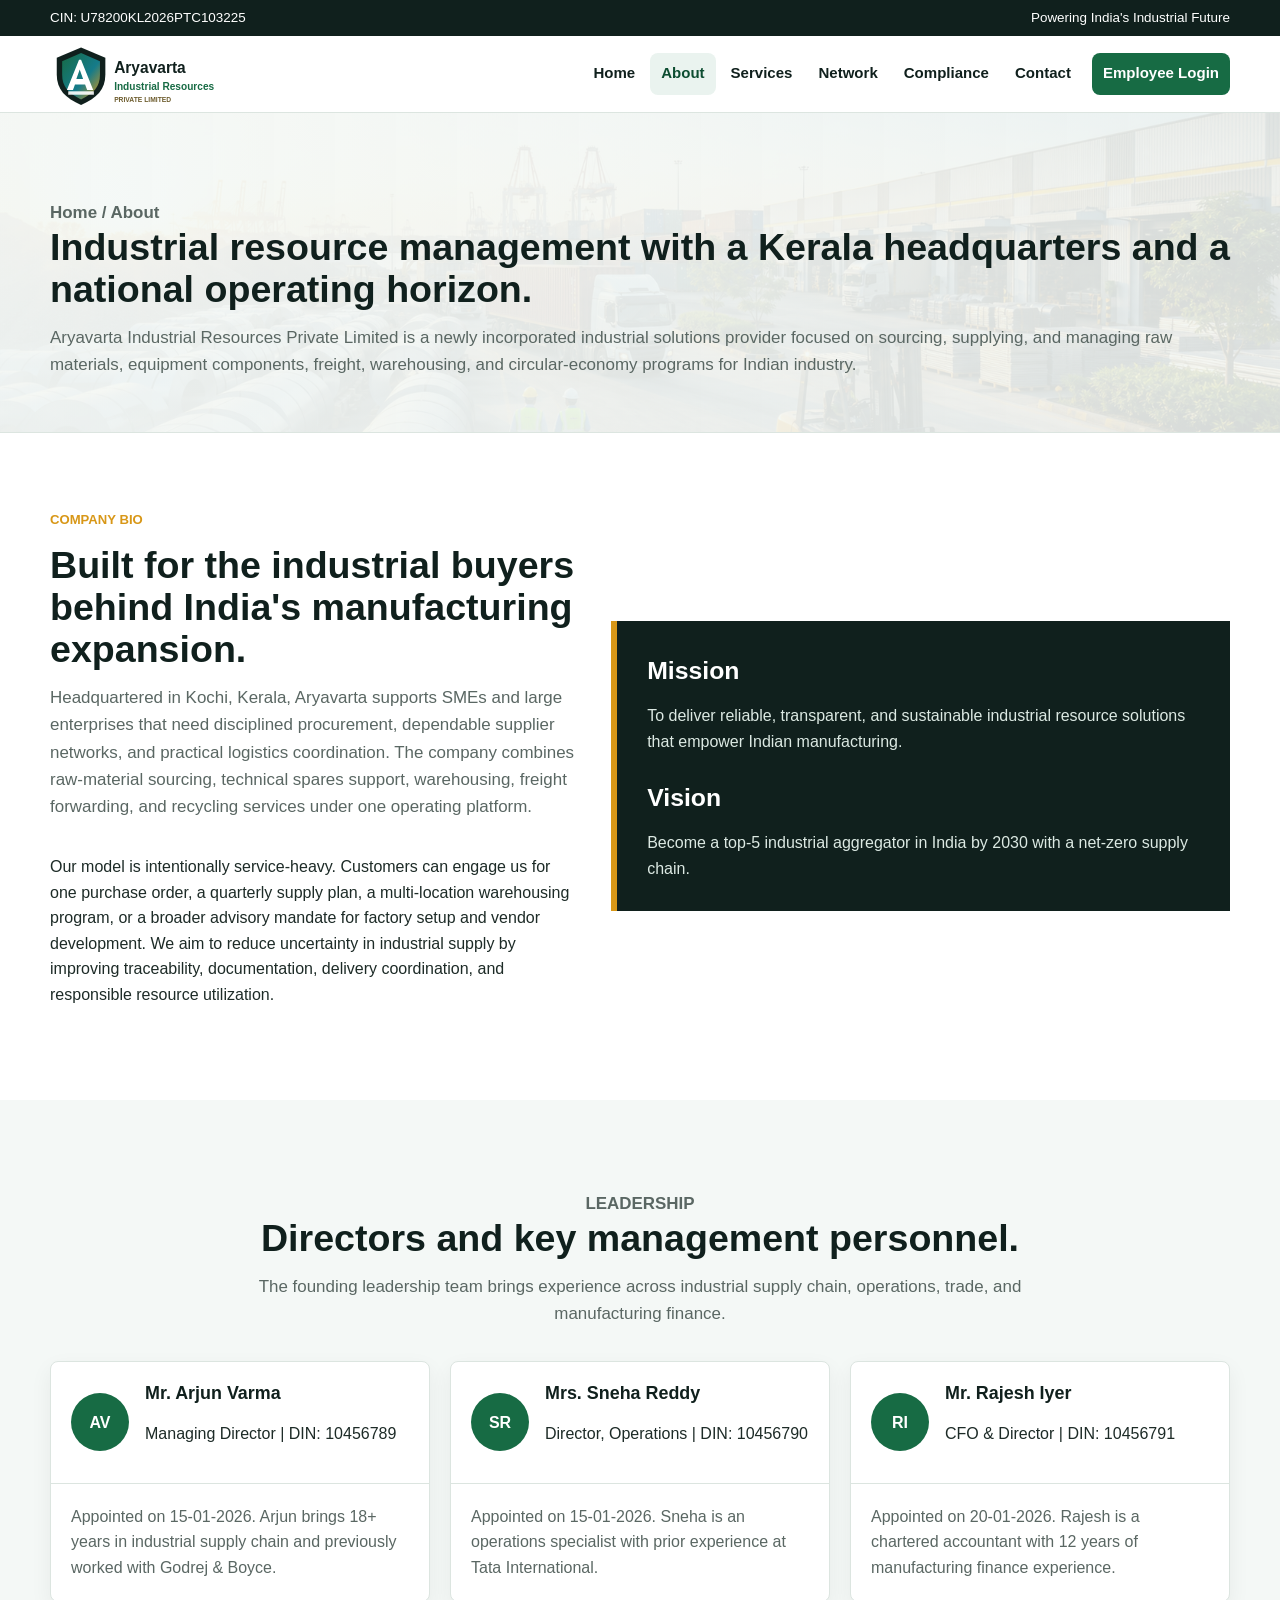
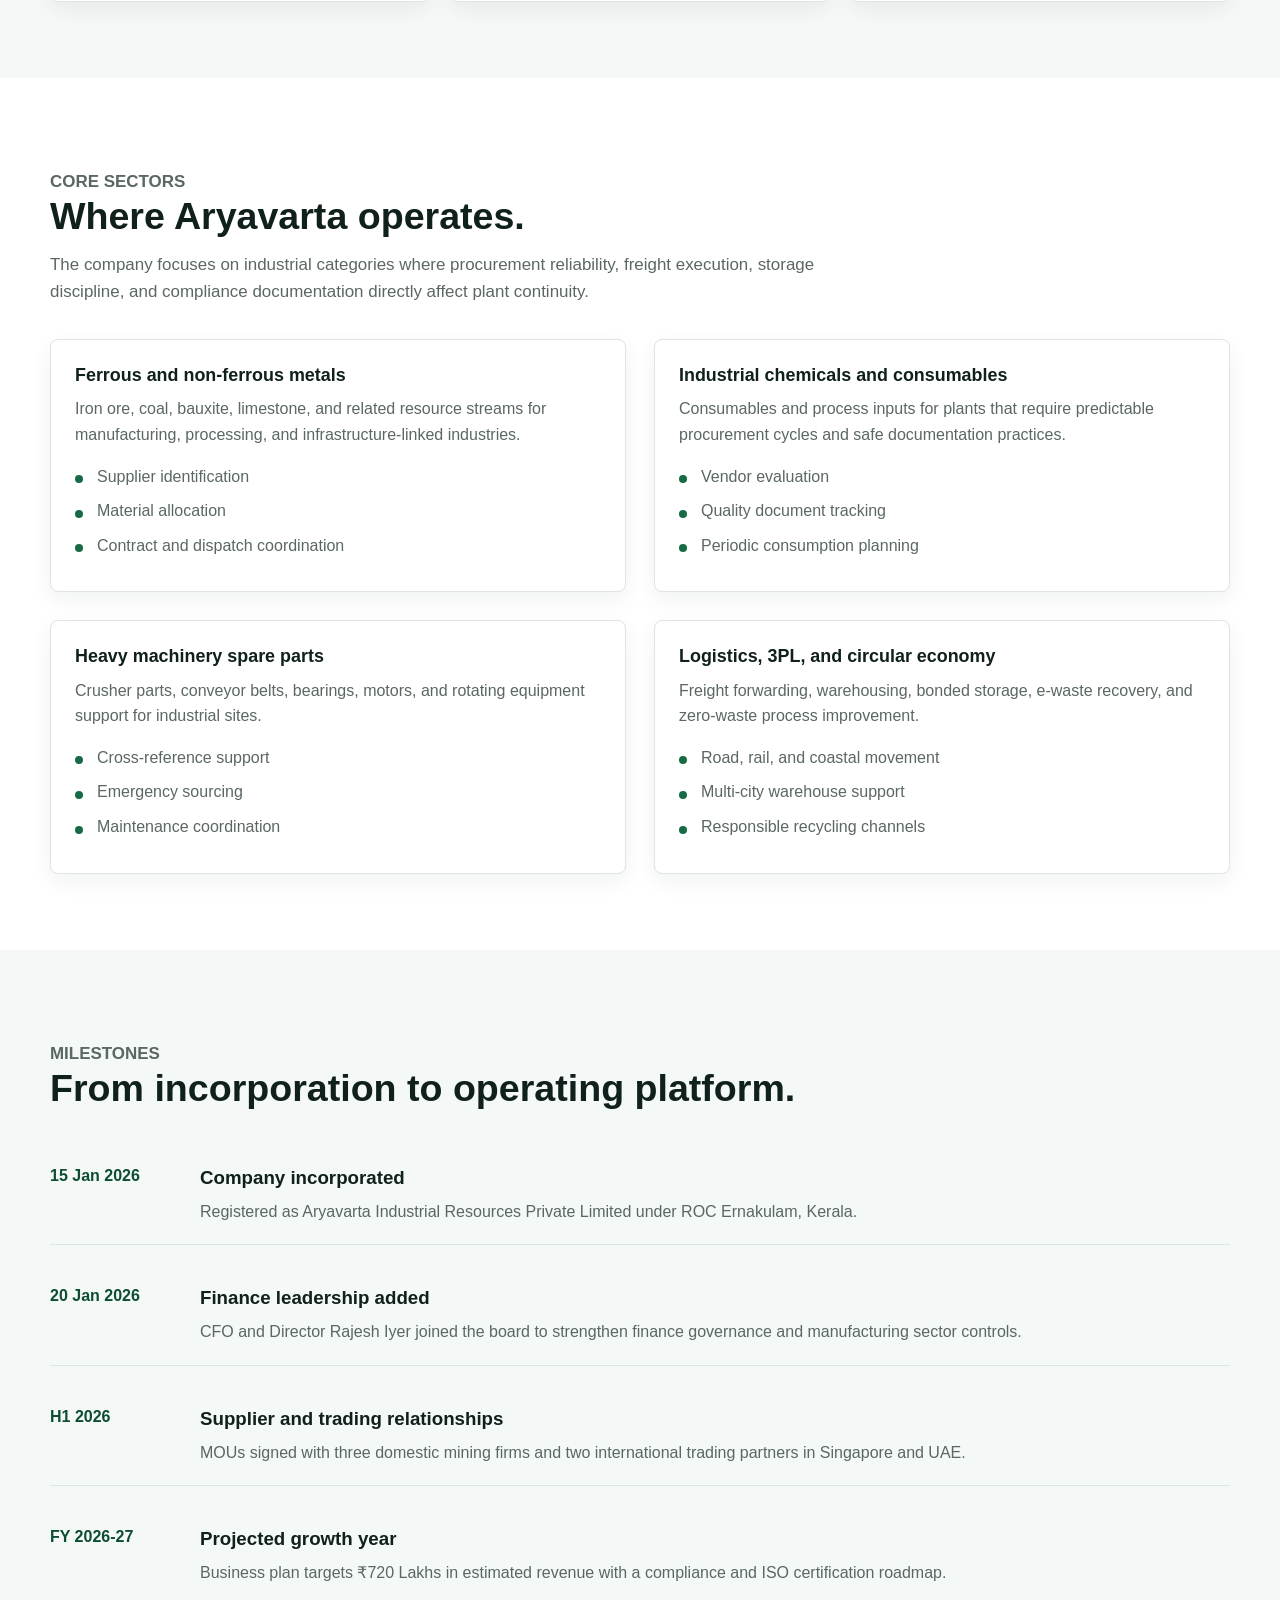
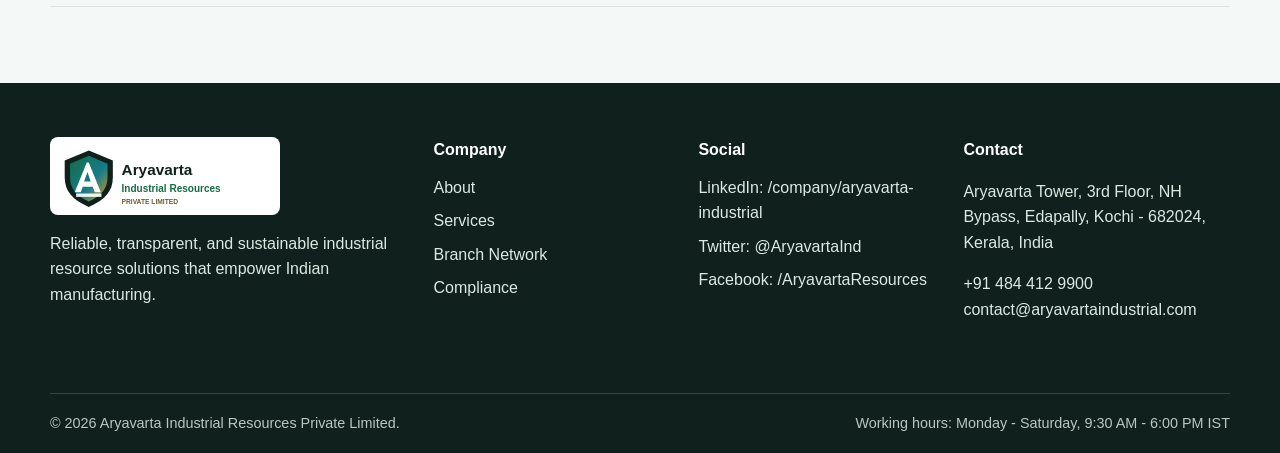
==== about.html @ 8ccda192 "Add files via upload" ====
<!doctype html>
<html lang="en">
<head>
  <meta charset="utf-8">
  <meta name="viewport" content="width=device-width, initial-scale=1">
  <title>About | Aryavarta Industrial Resources</title>
  <meta name="description" content="Learn about Aryavarta Industrial Resources Private Limited, its mission, vision, leadership, sectors, and company background.">
  <link rel="icon" href="assets/images/favicon.svg" type="image/svg+xml">
  <link rel="stylesheet" href="assets/css/styles.css">
</head>
<body>
  <a class="skip-link" href="#main">Skip to content</a>
  <header class="site-header">
    <div class="top-strip"><div class="wrap"><span>CIN: U78200KL2026PTC103225</span><span>Powering India's Industrial Future</span></div></div>
    <nav class="navbar" aria-label="Primary navigation">
      <div class="wrap">
        <a class="brand" href="index.html"><img src="assets/images/logo.svg" alt="Aryavarta Industrial Resources Private Limited"></a>
        <button class="nav-toggle" type="button" aria-label="Open navigation" aria-expanded="false"><span aria-hidden="true"></span></button>
        <div class="primary-nav">
          <a href="index.html">Home</a><a href="about.html">About</a><a href="services.html">Services</a><a href="network.html">Network</a><a href="compliance.html">Compliance</a><a href="contact.html">Contact</a><a class="portal-link" href="employee-login.html">Employee Login</a>
        </div>
      </div>
    </nav>
  </header>

  <main id="main">
    <section class="page-hero">
      <div class="wrap">
        <p class="breadcrumbs">Home / About</p>
        <h1>Industrial resource management with a Kerala headquarters and a national operating horizon.</h1>
        <p>Aryavarta Industrial Resources Private Limited is a newly incorporated industrial solutions provider focused on sourcing, supplying, and managing raw materials, equipment components, freight, warehousing, and circular-economy programs for Indian industry.</p>
      </div>
    </section>

    <section class="section">
      <div class="wrap split-panel">
        <div>
          <p class="eyebrow">Company bio</p>
          <div class="section-header">
            <h2>Built for the industrial buyers behind India's manufacturing expansion.</h2>
            <p>Headquartered in Kochi, Kerala, Aryavarta supports SMEs and large enterprises that need disciplined procurement, dependable supplier networks, and practical logistics coordination. The company combines raw-material sourcing, technical spares support, warehousing, freight forwarding, and recycling services under one operating platform.</p>
          </div>
          <p>Our model is intentionally service-heavy. Customers can engage us for one purchase order, a quarterly supply plan, a multi-location warehousing program, or a broader advisory mandate for factory setup and vendor development. We aim to reduce uncertainty in industrial supply by improving traceability, documentation, delivery coordination, and responsible resource utilization.</p>
        </div>
        <aside class="highlight-panel">
          <h3>Mission</h3>
          <p>To deliver reliable, transparent, and sustainable industrial resource solutions that empower Indian manufacturing.</p>
          <h3 style="margin-top: 24px;">Vision</h3>
          <p>Become a top-5 industrial aggregator in India by 2030 with a net-zero supply chain.</p>
        </aside>
      </div>
    </section>

    <section class="section soft">
      <div class="wrap">
        <div class="section-header center">
          <p class="eyebrow">Leadership</p>
          <h2>Directors and key management personnel.</h2>
          <p>The founding leadership team brings experience across industrial supply chain, operations, trade, and manufacturing finance.</p>
        </div>
        <div class="grid-3">
          <article class="leader-card">
            <div class="leader-top"><div class="avatar">AV</div><div><h3>Mr. Arjun Varma</h3><p>Managing Director | DIN: 10456789</p></div></div>
            <div class="leader-body"><p>Appointed on 15-01-2026. Arjun brings 18+ years in industrial supply chain and previously worked with Godrej &amp; Boyce.</p></div>
          </article>
          <article class="leader-card">
            <div class="leader-top"><div class="avatar">SR</div><div><h3>Mrs. Sneha Reddy</h3><p>Director, Operations | DIN: 10456790</p></div></div>
            <div class="leader-body"><p>Appointed on 15-01-2026. Sneha is an operations specialist with prior experience at Tata International.</p></div>
          </article>
          <article class="leader-card">
            <div class="leader-top"><div class="avatar">RI</div><div><h3>Mr. Rajesh Iyer</h3><p>CFO &amp; Director | DIN: 10456791</p></div></div>
            <div class="leader-body"><p>Appointed on 20-01-2026. Rajesh is a chartered accountant with 12 years of manufacturing finance experience.</p></div>
          </article>
        </div>
      </div>
    </section>

    <section class="section">
      <div class="wrap">
        <div class="section-header">
          <p class="eyebrow">Core sectors</p>
          <h2>Where Aryavarta operates.</h2>
          <p>The company focuses on industrial categories where procurement reliability, freight execution, storage discipline, and compliance documentation directly affect plant continuity.</p>
        </div>
        <div class="grid-2">
          <div class="card">
            <h3>Ferrous and non-ferrous metals</h3>
            <p>Iron ore, coal, bauxite, limestone, and related resource streams for manufacturing, processing, and infrastructure-linked industries.</p>
            <ul class="feature-list"><li>Supplier identification</li><li>Material allocation</li><li>Contract and dispatch coordination</li></ul>
          </div>
          <div class="card">
            <h3>Industrial chemicals and consumables</h3>
            <p>Consumables and process inputs for plants that require predictable procurement cycles and safe documentation practices.</p>
            <ul class="feature-list"><li>Vendor evaluation</li><li>Quality document tracking</li><li>Periodic consumption planning</li></ul>
          </div>
          <div class="card">
            <h3>Heavy machinery spare parts</h3>
            <p>Crusher parts, conveyor belts, bearings, motors, and rotating equipment support for industrial sites.</p>
            <ul class="feature-list"><li>Cross-reference support</li><li>Emergency sourcing</li><li>Maintenance coordination</li></ul>
          </div>
          <div class="card">
            <h3>Logistics, 3PL, and circular economy</h3>
            <p>Freight forwarding, warehousing, bonded storage, e-waste recovery, and zero-waste process improvement.</p>
            <ul class="feature-list"><li>Road, rail, and coastal movement</li><li>Multi-city warehouse support</li><li>Responsible recycling channels</li></ul>
          </div>
        </div>
      </div>
    </section>

    <section class="section soft">
      <div class="wrap">
        <div class="section-header">
          <p class="eyebrow">Milestones</p>
          <h2>From incorporation to operating platform.</h2>
        </div>
        <div class="timeline">
          <div class="timeline-item"><time>15 Jan 2026</time><div><h3>Company incorporated</h3><p>Registered as Aryavarta Industrial Resources Private Limited under ROC Ernakulam, Kerala.</p></div></div>
          <div class="timeline-item"><time>20 Jan 2026</time><div><h3>Finance leadership added</h3><p>CFO and Director Rajesh Iyer joined the board to strengthen finance governance and manufacturing sector controls.</p></div></div>
          <div class="timeline-item"><time>H1 2026</time><div><h3>Supplier and trading relationships</h3><p>MOUs signed with three domestic mining firms and two international trading partners in Singapore and UAE.</p></div></div>
          <div class="timeline-item"><time>FY 2026-27</time><div><h3>Projected growth year</h3><p>Business plan targets &#8377;720 Lakhs in estimated revenue with a compliance and ISO certification roadmap.</p></div></div>
        </div>
      </div>
    </section>
  </main>

  <footer class="site-footer">
    <div class="wrap footer-main">
      <div><img class="footer-logo" src="assets/images/logo.svg" alt="Aryavarta Industrial Resources"><p>Reliable, transparent, and sustainable industrial resource solutions that empower Indian manufacturing.</p></div>
      <div><h3>Company</h3><ul><li><a href="about.html">About</a></li><li><a href="services.html">Services</a></li><li><a href="network.html">Branch Network</a></li><li><a href="compliance.html">Compliance</a></li></ul></div>
      <div><h3>Social</h3><ul><li>LinkedIn: /company/aryavarta-industrial</li><li>Twitter: @AryavartaInd</li><li>Facebook: /AryavartaResources</li></ul></div>
      <div><h3>Contact</h3><p>Aryavarta Tower, 3rd Floor, NH Bypass, Edapally, Kochi - 682024, Kerala, India</p><p>+91 484 412 9900<br>contact@aryavartaindustrial.com</p></div>
    </div>
    <div class="wrap footer-bottom"><span>&copy; 2026 Aryavarta Industrial Resources Private Limited.</span><span>Working hours: Monday - Saturday, 9:30 AM - 6:00 PM IST</span></div>
  </footer>
  <script src="assets/js/main.js"></script>
</body>
</html>
---- assets/css/styles.css ----
:root {
  --ink: #10201d;
  --text: #1d2b27;
  --muted: #5a6763;
  --line: #dce5e0;
  --soft: #f4f8f6;
  --white: #ffffff;
  --green: #176b44;
  --green-dark: #0d4d31;
  --teal: #157b8a;
  --gold: #d89717;
  --copper: #b75d35;
  --danger: #9e3330;
  --shadow: 0 16px 40px rgba(16, 32, 29, 0.12);
  --radius: 8px;
  --page: 1180px;
}

* {
  box-sizing: border-box;
}

html {
  scroll-behavior: smooth;
}

body {
  margin: 0;
  color: var(--text);
  background: var(--white);
  font-family: Arial, Helvetica, sans-serif;
  line-height: 1.6;
}

img {
  display: block;
  max-width: 100%;
}

a {
  color: inherit;
}

button,
input,
textarea,
select {
  font: inherit;
}

.wrap {
  width: min(var(--page), calc(100% - 40px));
  margin: 0 auto;
}

.site-header {
  position: sticky;
  top: 0;
  z-index: 40;
  background: rgba(255, 255, 255, 0.96);
  border-bottom: 1px solid var(--line);
  backdrop-filter: blur(12px);
}

.top-strip {
  background: var(--ink);
  color: var(--white);
  font-size: 0.84rem;
}

.top-strip .wrap {
  display: flex;
  justify-content: space-between;
  gap: 18px;
  padding: 7px 0;
}

.navbar .wrap {
  position: relative;
  display: flex;
  align-items: center;
  justify-content: space-between;
  gap: 20px;
  min-height: 76px;
}

.brand {
  display: inline-flex;
  align-items: center;
  gap: 12px;
  text-decoration: none;
  color: var(--ink);
  min-width: 238px;
}

.brand img {
  width: 216px;
  height: auto;
}

.primary-nav {
  display: flex;
  align-items: center;
  justify-content: flex-end;
  gap: 4px;
}

.primary-nav a {
  display: inline-flex;
  min-height: 42px;
  align-items: center;
  padding: 0 11px;
  border-radius: var(--radius);
  color: var(--ink);
  text-decoration: none;
  font-size: 0.94rem;
  font-weight: 700;
}

.primary-nav a:hover,
.primary-nav a:focus-visible,
.primary-nav a.active {
  color: var(--green-dark);
  background: #eaf3ef;
  outline: none;
}

.primary-nav .portal-link {
  margin-left: 6px;
  color: var(--white);
  background: var(--green);
}

.primary-nav .portal-link:hover,
.primary-nav .portal-link:focus-visible,
.primary-nav .portal-link.active {
  color: var(--white);
  background: var(--green-dark);
}

.nav-toggle {
  display: none;
  width: 44px;
  height: 44px;
  align-items: center;
  justify-content: center;
  border: 1px solid var(--line);
  border-radius: var(--radius);
  color: var(--ink);
  background: var(--white);
  cursor: pointer;
}

.nav-toggle span {
  display: block;
  width: 19px;
  height: 2px;
  background: currentColor;
  box-shadow: 0 6px 0 currentColor, 0 -6px 0 currentColor;
}

.hero {
  min-height: 650px;
  display: flex;
  align-items: center;
  color: var(--white);
  background-image:
    linear-gradient(90deg, rgba(16, 32, 29, 0.86), rgba(16, 32, 29, 0.45) 48%, rgba(16, 32, 29, 0.08)),
    url("../images/industrial-supply-chain-hero.png");
  background-position: center;
  background-size: cover;
}

.hero-copy {
  max-width: 820px;
  padding: 64px 0 70px;
}

.eyebrow {
  margin: 0 0 14px;
  color: var(--gold);
  font-size: 0.82rem;
  font-weight: 800;
  letter-spacing: 0;
  text-transform: uppercase;
}

.hero h1 {
  margin: 0;
  max-width: 780px;
  font-size: 4rem;
  line-height: 1.02;
  letter-spacing: 0;
}

.hero .lead {
  margin: 22px 0 0;
  max-width: 720px;
  color: #edf5f1;
  font-size: 1.22rem;
}

.hero-actions,
.action-row {
  display: flex;
  flex-wrap: wrap;
  align-items: center;
  gap: 12px;
  margin-top: 28px;
}

.button {
  display: inline-flex;
  min-height: 46px;
  align-items: center;
  justify-content: center;
  gap: 8px;
  padding: 0 18px;
  border: 1px solid transparent;
  border-radius: var(--radius);
  color: var(--white);
  background: var(--green);
  text-decoration: none;
  font-weight: 800;
  cursor: pointer;
}

.button:hover,
.button:focus-visible {
  background: var(--green-dark);
  outline: none;
}

.button.secondary {
  color: var(--white);
  border-color: rgba(255, 255, 255, 0.72);
  background: rgba(255, 255, 255, 0.08);
}

.button.secondary:hover,
.button.secondary:focus-visible {
  color: var(--ink);
  background: var(--white);
}

.button.light {
  color: var(--green-dark);
  border-color: var(--line);
  background: var(--white);
}

.button.light:hover,
.button.light:focus-visible {
  color: var(--white);
  background: var(--green-dark);
}

.stats-band {
  background: var(--ink);
  color: var(--white);
}

.stats-grid {
  display: grid;
  grid-template-columns: repeat(4, 1fr);
  gap: 1px;
  background: rgba(255, 255, 255, 0.14);
}

.stat {
  min-height: 118px;
  padding: 24px;
  background: var(--ink);
}

.stat strong {
  display: block;
  font-size: 2rem;
  line-height: 1;
  color: var(--gold);
}

.stat span {
  display: block;
  margin-top: 9px;
  color: #d7e4de;
  font-weight: 700;
}

.section {
  padding: 76px 0;
}

.section.soft {
  background: var(--soft);
}

.section.dark {
  color: var(--white);
  background: var(--ink);
}

.section-header {
  max-width: 820px;
  margin-bottom: 34px;
}

.section-header.center {
  margin-right: auto;
  margin-left: auto;
  text-align: center;
}

.section-header h2,
.page-hero h1 {
  margin: 0;
  color: var(--ink);
  font-size: 2.35rem;
  line-height: 1.12;
  letter-spacing: 0;
}

.section.dark .section-header h2,
.section.dark .section-header p,
.section.dark .eyebrow {
  color: var(--white);
}

.section-header p,
.page-hero p {
  margin: 14px 0 0;
  color: var(--muted);
  font-size: 1.06rem;
}

.section.dark p,
.section.dark li {
  color: #dce9e3;
}

.grid-2 {
  display: grid;
  grid-template-columns: minmax(0, 1fr) minmax(0, 1fr);
  gap: 28px;
}

.grid-3 {
  display: grid;
  grid-template-columns: repeat(3, minmax(0, 1fr));
  gap: 20px;
}

.grid-4 {
  display: grid;
  grid-template-columns: repeat(4, minmax(0, 1fr));
  gap: 18px;
}

.card,
.office-card,
.service-card,
.leader-card,
.contact-card,
.login-panel {
  border: 1px solid var(--line);
  border-radius: var(--radius);
  background: var(--white);
  box-shadow: 0 8px 22px rgba(16, 32, 29, 0.06);
}

.card,
.office-card,
.service-card,
.contact-card {
  padding: 24px;
}

.card h3,
.office-card h3,
.service-card h3,
.leader-card h3,
.contact-card h3 {
  margin: 0 0 9px;
  color: var(--ink);
  font-size: 1.12rem;
  line-height: 1.3;
}

.card p,
.office-card p,
.service-card p,
.contact-card p {
  margin: 0;
  color: var(--muted);
}

.service-card {
  position: relative;
  overflow: hidden;
}

.service-card::before {
  content: "";
  position: absolute;
  inset: 0 0 auto;
  height: 4px;
  background: var(--gold);
}

.service-card:nth-child(2)::before,
.service-card:nth-child(5)::before {
  background: var(--teal);
}

.service-card:nth-child(3)::before,
.service-card:nth-child(6)::before {
  background: var(--copper);
}

.service-meta {
  display: inline-flex;
  margin-bottom: 14px;
  padding: 5px 9px;
  border-radius: 999px;
  color: var(--green-dark);
  background: #eaf3ef;
  font-size: 0.78rem;
  font-weight: 800;
}

.feature-list,
.check-list,
.plain-list {
  margin: 16px 0 0;
  padding: 0;
  list-style: none;
}

.feature-list li,
.check-list li,
.plain-list li {
  position: relative;
  margin: 9px 0;
  padding-left: 22px;
  color: var(--muted);
}

.feature-list li::before,
.check-list li::before {
  content: "";
  position: absolute;
  left: 0;
  top: 0.72em;
  width: 8px;
  height: 8px;
  border-radius: 50%;
  background: var(--green);
}

.plain-list li::before {
  content: "";
  position: absolute;
  left: 0;
  top: 0.74em;
  width: 10px;
  height: 2px;
  background: var(--gold);
}

.split-panel {
  display: grid;
  grid-template-columns: minmax(0, 0.92fr) minmax(0, 1.08fr);
  gap: 34px;
  align-items: center;
}

.highlight-panel {
  padding: 30px;
  border-left: 6px solid var(--gold);
  background: var(--ink);
  color: var(--white);
}

.highlight-panel h3 {
  margin: 0 0 12px;
  font-size: 1.55rem;
}

.highlight-panel p {
  margin: 0;
  color: #dce9e3;
}

.metric-list {
  display: grid;
  gap: 14px;
  margin: 22px 0 0;
}

.metric-item {
  display: flex;
  align-items: center;
  justify-content: space-between;
  gap: 20px;
  padding: 14px 0;
  border-bottom: 1px solid rgba(255, 255, 255, 0.18);
}

.metric-item span {
  color: #dce9e3;
}

.metric-item strong {
  color: var(--gold);
  font-size: 1.25rem;
}

.page-hero {
  padding: 72px 0 54px;
  border-bottom: 1px solid var(--line);
  background:
    linear-gradient(90deg, rgba(244, 248, 246, 0.96), rgba(244, 248, 246, 0.88)),
    url("../images/industrial-supply-chain-hero.png");
  background-position: center;
  background-size: cover;
}

.breadcrumbs {
  margin: 0 0 12px;
  color: var(--green-dark);
  font-size: 0.88rem;
  font-weight: 800;
}

.leader-card {
  overflow: hidden;
}

.leader-top {
  display: flex;
  align-items: center;
  gap: 16px;
  padding: 20px;
  border-bottom: 1px solid var(--line);
}

.avatar {
  width: 58px;
  height: 58px;
  flex: 0 0 58px;
  display: grid;
  place-items: center;
  border-radius: 50%;
  color: var(--white);
  background: var(--green);
  font-weight: 900;
}

.leader-body {
  padding: 20px;
}

.leader-body p {
  margin: 0;
  color: var(--muted);
}

.definition-table,
.data-table {
  width: 100%;
  border-collapse: collapse;
  overflow: hidden;
  border: 1px solid var(--line);
  border-radius: var(--radius);
  background: var(--white);
}

.definition-table th,
.definition-table td,
.data-table th,
.data-table td {
  padding: 14px 16px;
  border-bottom: 1px solid var(--line);
  text-align: left;
  vertical-align: top;
}

.definition-table th,
.data-table th {
  width: 34%;
  color: var(--ink);
  background: #edf4f1;
}

.data-table thead th {
  width: auto;
  color: var(--white);
  background: var(--ink);
}

.definition-table tr:last-child th,
.definition-table tr:last-child td,
.data-table tr:last-child th,
.data-table tr:last-child td {
  border-bottom: 0;
}

.timeline {
  display: grid;
  gap: 18px;
  margin-top: 24px;
}

.timeline-item {
  display: grid;
  grid-template-columns: 130px 1fr;
  gap: 20px;
  padding: 20px 0;
  border-bottom: 1px solid var(--line);
}

.timeline-item time {
  color: var(--green-dark);
  font-weight: 900;
}

.timeline-item h3 {
  margin: 0 0 6px;
  color: var(--ink);
}

.timeline-item p {
  margin: 0;
  color: var(--muted);
}

.network-map {
  display: grid;
  grid-template-columns: repeat(6, 1fr);
  gap: 10px;
  margin-top: 28px;
}

.network-node {
  min-height: 112px;
  display: flex;
  flex-direction: column;
  justify-content: space-between;
  padding: 16px;
  border: 1px solid var(--line);
  border-radius: var(--radius);
  background: var(--white);
}

.network-node strong {
  color: var(--ink);
}

.network-node span {
  color: var(--muted);
  font-size: 0.88rem;
}

.network-node.hq {
  color: var(--white);
  border-color: var(--green-dark);
  background: var(--green-dark);
}

.network-node.hq strong,
.network-node.hq span {
  color: var(--white);
}

.contact-layout,
.login-layout {
  display: grid;
  grid-template-columns: minmax(0, 0.9fr) minmax(0, 1.1fr);
  gap: 28px;
  align-items: start;
}

.form {
  display: grid;
  gap: 16px;
}

.field {
  display: grid;
  gap: 7px;
}

.field label {
  color: var(--ink);
  font-weight: 800;
}

.field input,
.field textarea,
.field select {
  width: 100%;
  min-height: 46px;
  padding: 10px 12px;
  border: 1px solid #cbd8d2;
  border-radius: var(--radius);
  color: var(--text);
  background: var(--white);
}

.field textarea {
  min-height: 126px;
  resize: vertical;
}

.field input:focus,
.field textarea:focus,
.field select:focus {
  border-color: var(--teal);
  outline: 3px solid rgba(21, 123, 138, 0.16);
}

.form-note,
.form-status {
  margin: 0;
  color: var(--muted);
  font-size: 0.92rem;
}

.form-status.success {
  color: var(--green-dark);
  font-weight: 800;
}

.form-status.error {
  color: var(--danger);
  font-weight: 800;
}

.login-panel {
  padding: 28px;
}

.login-panel h2 {
  margin: 0 0 8px;
  color: var(--ink);
}

.credential-note {
  padding: 12px 14px;
  border: 1px solid #f0d796;
  border-radius: var(--radius);
  color: #60450b;
  background: #fff8e6;
  font-size: 0.92rem;
}

.portal-panel {
  display: none;
  padding: 28px;
  border: 1px solid var(--line);
  border-radius: var(--radius);
  background: var(--white);
  box-shadow: var(--shadow);
}

.portal-panel.active {
  display: block;
}

.portal-grid {
  display: grid;
  grid-template-columns: repeat(3, minmax(0, 1fr));
  gap: 16px;
  margin-top: 20px;
}

.portal-tile {
  padding: 18px;
  border: 1px solid var(--line);
  border-radius: var(--radius);
  background: var(--soft);
}

.portal-tile strong {
  display: block;
  color: var(--ink);
}

.portal-tile span {
  color: var(--muted);
  font-size: 0.9rem;
}

.office-directory {
  display: grid;
  gap: 14px;
}

.office-card small {
  display: block;
  margin-bottom: 9px;
  color: var(--green-dark);
  font-weight: 900;
}

.cta-band {
  padding: 48px 0;
  color: var(--white);
  background: var(--green-dark);
}

.cta-band .wrap {
  display: flex;
  align-items: center;
  justify-content: space-between;
  gap: 24px;
}

.cta-band h2 {
  margin: 0;
  font-size: 2rem;
  line-height: 1.15;
}

.cta-band p {
  margin: 9px 0 0;
  color: #dce9e3;
}

.site-footer {
  color: #dce9e3;
  background: var(--ink);
}

.footer-main {
  display: grid;
  grid-template-columns: 1.2fr 0.8fr 0.8fr 0.9fr;
  gap: 28px;
  padding: 54px 0;
}

.footer-main h3 {
  margin: 0 0 12px;
  color: var(--white);
  font-size: 1rem;
}

.footer-main p,
.footer-main li,
.footer-main a {
  color: #dce9e3;
  text-decoration: none;
}

.footer-main ul {
  margin: 0;
  padding: 0;
  list-style: none;
}

.footer-main li {
  margin: 8px 0;
}

.footer-logo {
  width: 230px;
  max-width: 100%;
  padding: 8px;
  border-radius: var(--radius);
  background: var(--white);
}

.footer-bottom {
  display: flex;
  justify-content: space-between;
  gap: 20px;
  padding: 18px 0;
  border-top: 1px solid rgba(255, 255, 255, 0.16);
  color: #b9c7c1;
  font-size: 0.9rem;
}

.skip-link {
  position: absolute;
  left: 16px;
  top: -80px;
  z-index: 80;
  padding: 10px 12px;
  color: var(--white);
  background: var(--green-dark);
  border-radius: var(--radius);
}

.skip-link:focus {
  top: 16px;
}

@media (max-width: 1020px) {
  .primary-nav {
    position: absolute;
    top: 76px;
    right: 0;
    left: 0;
    display: none;
    flex-direction: column;
    align-items: stretch;
    padding: 12px;
    border: 1px solid var(--line);
    border-radius: var(--radius);
    background: var(--white);
    box-shadow: var(--shadow);
  }

  .primary-nav.open {
    display: flex;
  }

  .primary-nav a,
  .primary-nav .portal-link {
    min-height: 46px;
    margin-left: 0;
    justify-content: flex-start;
  }

  .nav-toggle {
    display: inline-flex;
  }

  .grid-4,
  .stats-grid {
    grid-template-columns: repeat(2, 1fr);
  }

  .grid-3,
  .network-map,
  .footer-main,
  .portal-grid {
    grid-template-columns: repeat(2, minmax(0, 1fr));
  }

  .split-panel,
  .contact-layout,
  .login-layout {
    grid-template-columns: 1fr;
  }

  .hero {
    min-height: 590px;
  }

  .hero h1 {
    font-size: 3.1rem;
  }
}

@media (max-width: 720px) {
  .wrap {
    width: min(100% - 28px, var(--page));
  }

  .top-strip .wrap,
  .cta-band .wrap,
  .footer-bottom {
    flex-direction: column;
    align-items: flex-start;
  }

  .top-strip .wrap {
    gap: 4px;
  }

  .brand {
    min-width: auto;
  }

  .brand img {
    width: 188px;
  }

  .hero {
    min-height: 560px;
    background-position: center right;
  }

  .hero-copy {
    padding: 48px 0 58px;
  }

  .hero h1 {
    font-size: 2.45rem;
    line-height: 1.08;
  }

  .hero .lead {
    font-size: 1.04rem;
  }

  .section {
    padding: 56px 0;
  }

  .section-header h2,
  .page-hero h1,
  .cta-band h2 {
    font-size: 2rem;
  }

  .grid-2,
  .grid-3,
  .grid-4,
  .stats-grid,
  .network-map,
  .footer-main,
  .portal-grid {
    grid-template-columns: 1fr;
  }

  .timeline-item {
    grid-template-columns: 1fr;
    gap: 6px;
  }

  .definition-table th,
  .definition-table td,
  .data-table th,
  .data-table td {
    display: block;
    width: 100%;
  }

  .definition-table th,
  .data-table th {
    border-bottom: 0;
  }
}
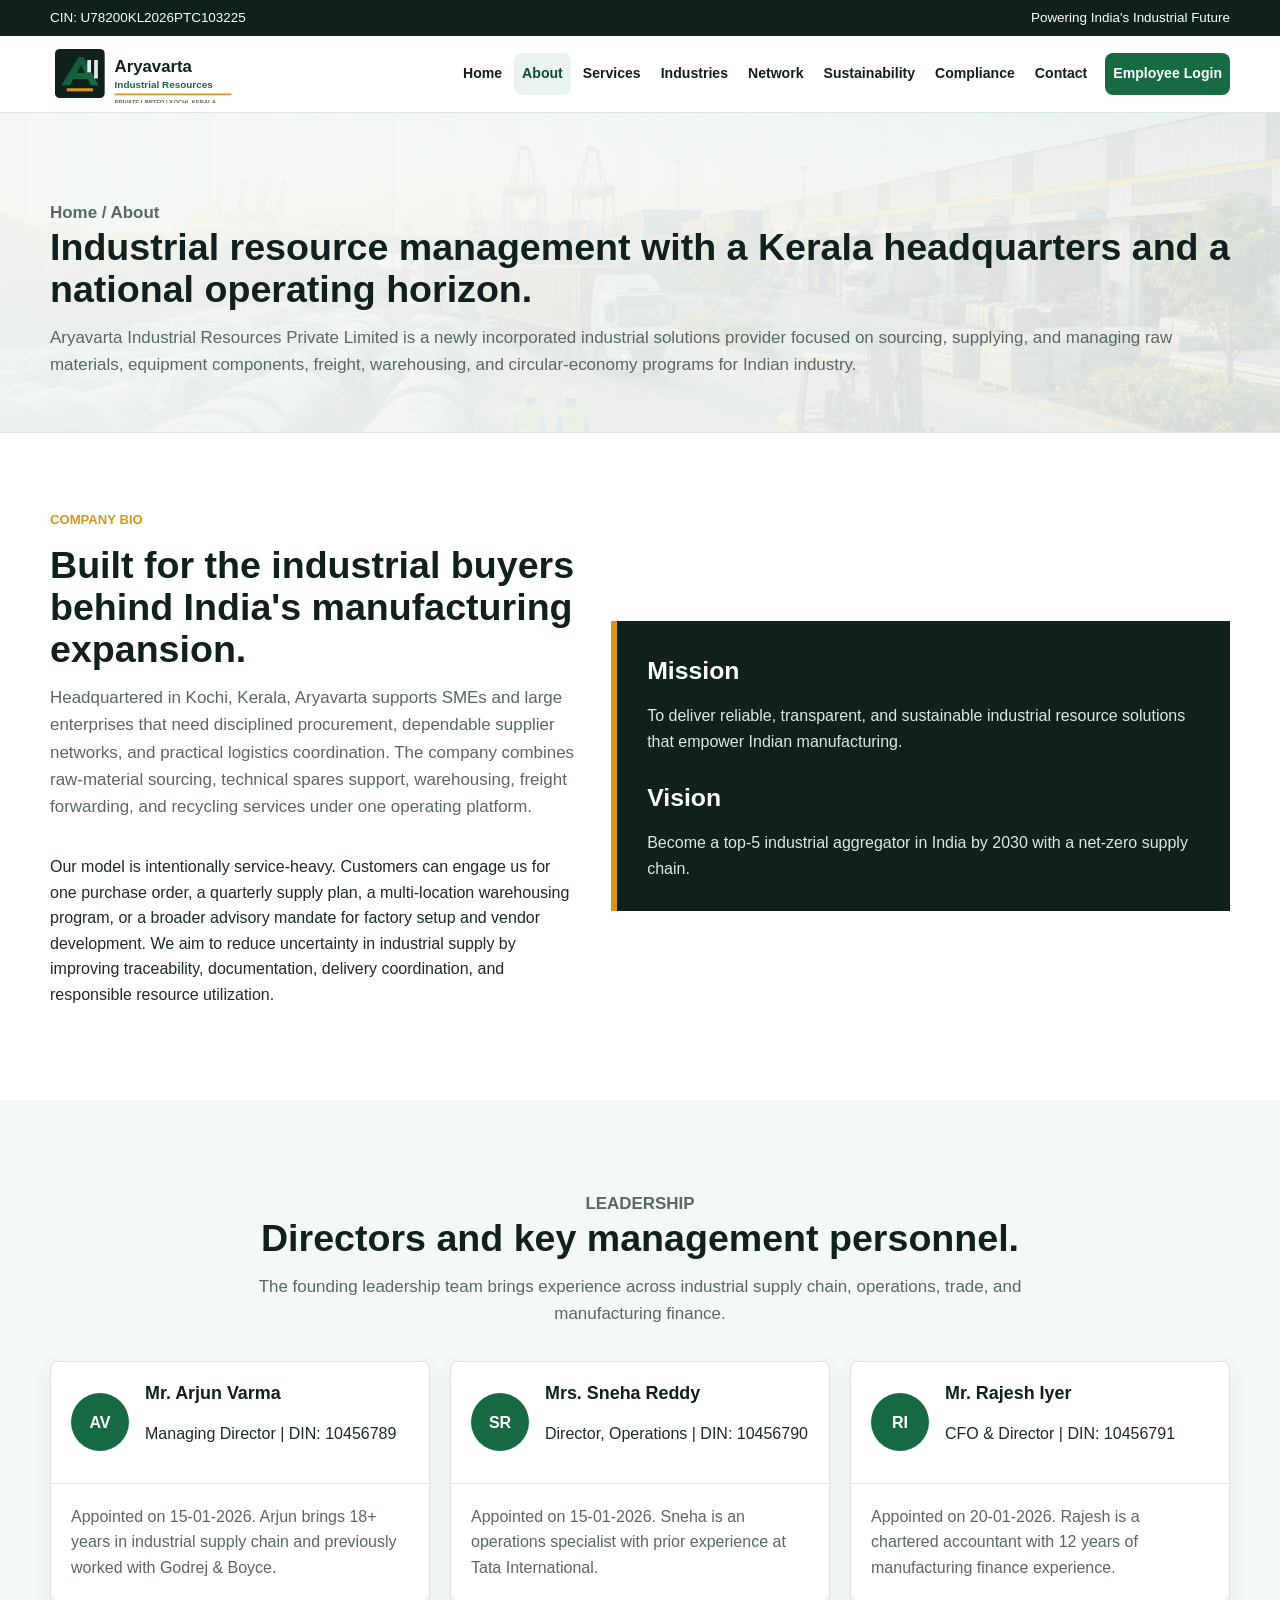
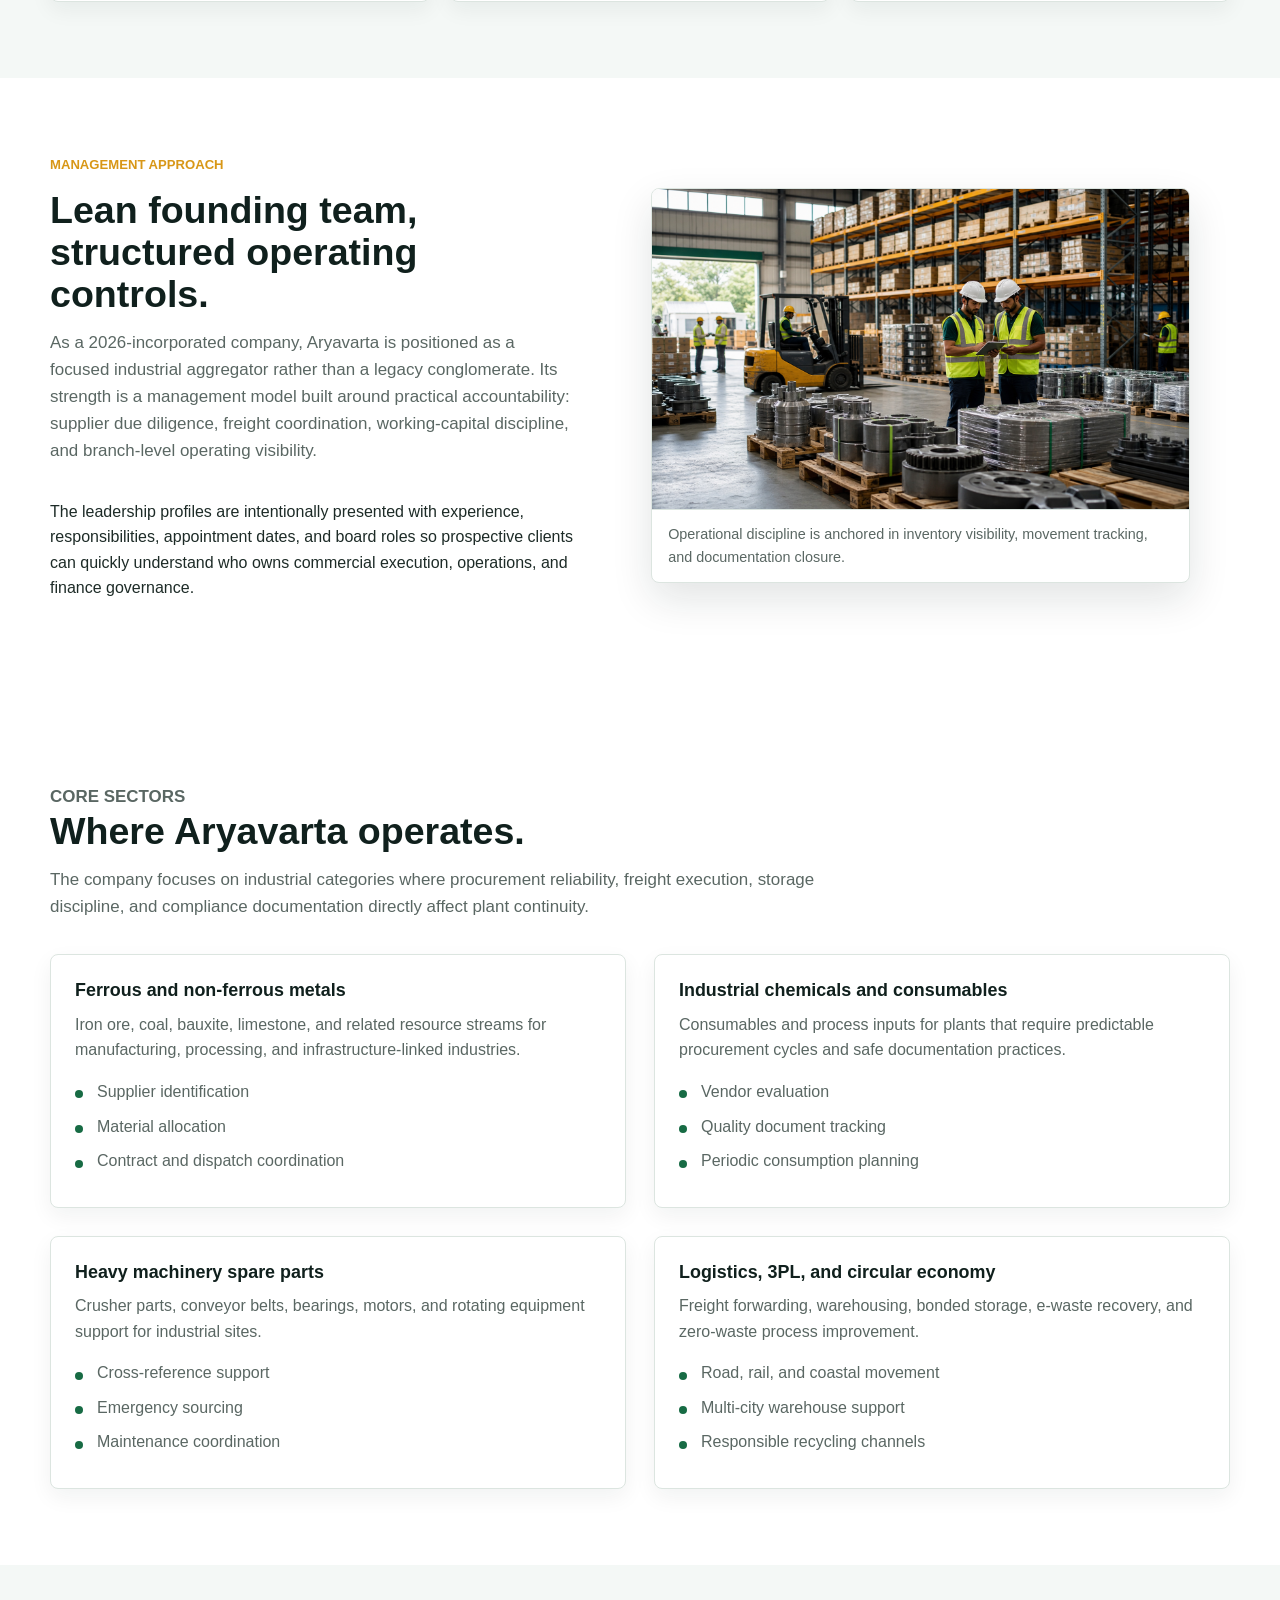
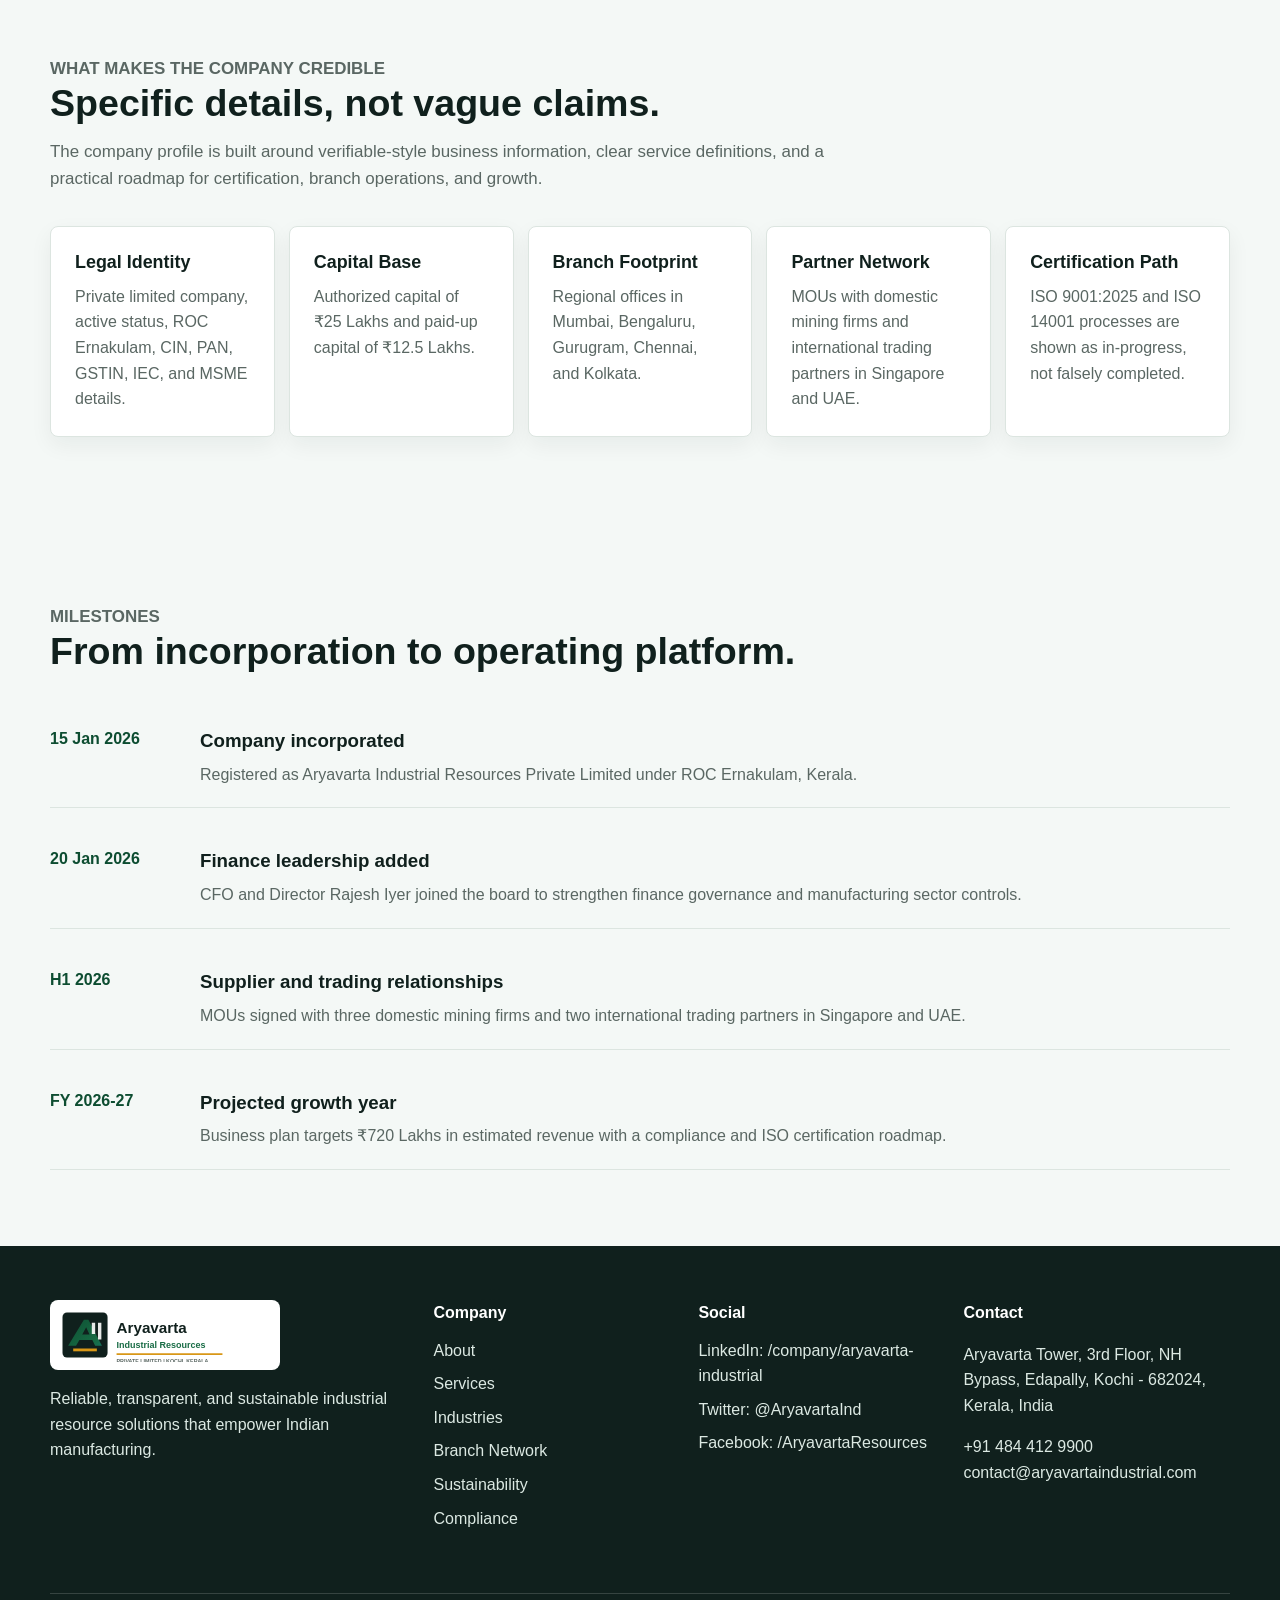
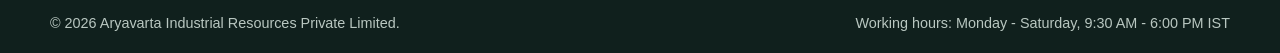
==== commit 729aa4d7: "Add files via upload" ====
--- a/about.html
+++ b/about.html
@@ -17,7 +17,7 @@
         <a class="brand" href="index.html"><img src="assets/images/logo.svg" alt="Aryavarta Industrial Resources Private Limited"></a>
         <button class="nav-toggle" type="button" aria-label="Open navigation" aria-expanded="false"><span aria-hidden="true"></span></button>
         <div class="primary-nav">
-          <a href="index.html">Home</a><a href="about.html">About</a><a href="services.html">Services</a><a href="network.html">Network</a><a href="compliance.html">Compliance</a><a href="contact.html">Contact</a><a class="portal-link" href="employee-login.html">Employee Login</a>
+          <a href="index.html">Home</a><a href="about.html">About</a><a href="services.html">Services</a><a href="industries.html">Industries</a><a href="network.html">Network</a><a href="sustainability.html">Sustainability</a><a href="compliance.html">Compliance</a><a href="contact.html">Contact</a><a class="portal-link" href="employee-login.html">Employee Login</a>
         </div>
       </div>
     </nav>
@@ -76,6 +76,23 @@
     </section>
 
     <section class="section">
+      <div class="wrap split-panel">
+        <div>
+          <p class="eyebrow">Management approach</p>
+          <div class="section-header">
+            <h2>Lean founding team, structured operating controls.</h2>
+            <p>As a 2026-incorporated company, Aryavarta is positioned as a focused industrial aggregator rather than a legacy conglomerate. Its strength is a management model built around practical accountability: supplier due diligence, freight coordination, working-capital discipline, and branch-level operating visibility.</p>
+          </div>
+          <p>The leadership profiles are intentionally presented with experience, responsibilities, appointment dates, and board roles so prospective clients can quickly understand who owns commercial execution, operations, and finance governance.</p>
+        </div>
+        <figure class="image-card">
+          <img src="assets/images/warehouse-operations.png" alt="Industrial spare parts warehouse operations">
+          <figcaption class="caption">Operational discipline is anchored in inventory visibility, movement tracking, and documentation closure.</figcaption>
+        </figure>
+      </div>
+    </section>
+
+    <section class="section">
       <div class="wrap">
         <div class="section-header">
           <p class="eyebrow">Core sectors</p>
@@ -110,6 +127,23 @@
     <section class="section soft">
       <div class="wrap">
         <div class="section-header">
+          <p class="eyebrow">What makes the company credible</p>
+          <h2>Specific details, not vague claims.</h2>
+          <p>The company profile is built around verifiable-style business information, clear service definitions, and a practical roadmap for certification, branch operations, and growth.</p>
+        </div>
+        <div class="grid-5">
+          <div class="card"><h3>Legal Identity</h3><p>Private limited company, active status, ROC Ernakulam, CIN, PAN, GSTIN, IEC, and MSME details.</p></div>
+          <div class="card"><h3>Capital Base</h3><p>Authorized capital of &#8377;25 Lakhs and paid-up capital of &#8377;12.5 Lakhs.</p></div>
+          <div class="card"><h3>Branch Footprint</h3><p>Regional offices in Mumbai, Bengaluru, Gurugram, Chennai, and Kolkata.</p></div>
+          <div class="card"><h3>Partner Network</h3><p>MOUs with domestic mining firms and international trading partners in Singapore and UAE.</p></div>
+          <div class="card"><h3>Certification Path</h3><p>ISO 9001:2025 and ISO 14001 processes are shown as in-progress, not falsely completed.</p></div>
+        </div>
+      </div>
+    </section>
+
+    <section class="section soft">
+      <div class="wrap">
+        <div class="section-header">
           <p class="eyebrow">Milestones</p>
           <h2>From incorporation to operating platform.</h2>
         </div>
@@ -126,7 +160,7 @@
   <footer class="site-footer">
     <div class="wrap footer-main">
       <div><img class="footer-logo" src="assets/images/logo.svg" alt="Aryavarta Industrial Resources"><p>Reliable, transparent, and sustainable industrial resource solutions that empower Indian manufacturing.</p></div>
-      <div><h3>Company</h3><ul><li><a href="about.html">About</a></li><li><a href="services.html">Services</a></li><li><a href="network.html">Branch Network</a></li><li><a href="compliance.html">Compliance</a></li></ul></div>
+      <div><h3>Company</h3><ul><li><a href="about.html">About</a></li><li><a href="services.html">Services</a></li><li><a href="industries.html">Industries</a></li><li><a href="network.html">Branch Network</a></li><li><a href="sustainability.html">Sustainability</a></li><li><a href="compliance.html">Compliance</a></li></ul></div>
       <div><h3>Social</h3><ul><li>LinkedIn: /company/aryavarta-industrial</li><li>Twitter: @AryavartaInd</li><li>Facebook: /AryavartaResources</li></ul></div>
       <div><h3>Contact</h3><p>Aryavarta Tower, 3rd Floor, NH Bypass, Edapally, Kochi - 682024, Kerala, India</p><p>+91 484 412 9900<br>contact@aryavartaindustrial.com</p></div>
     </div>
--- a/assets/css/styles.css
+++ b/assets/css/styles.css
@@ -94,7 +94,7 @@
 }
 
 .brand img {
-  width: 216px;
+  width: 236px;
   height: auto;
 }
 
@@ -109,11 +109,11 @@
   display: inline-flex;
   min-height: 42px;
   align-items: center;
-  padding: 0 11px;
+  padding: 0 8px;
   border-radius: var(--radius);
   color: var(--ink);
   text-decoration: none;
-  font-size: 0.94rem;
+  font-size: 0.88rem;
   font-weight: 700;
 }
 
@@ -356,9 +356,16 @@
   gap: 18px;
 }
 
+.grid-5 {
+  display: grid;
+  grid-template-columns: repeat(5, minmax(0, 1fr));
+  gap: 14px;
+}
+
 .card,
 .office-card,
 .service-card,
+.sector-card,
 .leader-card,
 .contact-card,
 .login-panel {
@@ -371,6 +378,7 @@
 .card,
 .office-card,
 .service-card,
+.sector-card,
 .contact-card {
   padding: 24px;
 }
@@ -397,6 +405,23 @@
 .service-card {
   position: relative;
   overflow: hidden;
+}
+
+.sector-card {
+  display: flex;
+  min-height: 290px;
+  flex-direction: column;
+  justify-content: space-between;
+}
+
+.sector-card h3 {
+  margin: 0 0 10px;
+  color: var(--ink);
+}
+
+.sector-card p {
+  margin: 0;
+  color: var(--muted);
 }
 
 .service-card::before {
@@ -474,6 +499,189 @@
   align-items: center;
 }
 
+.split-panel.reverse {
+  grid-template-columns: minmax(0, 1.1fr) minmax(0, 0.9fr);
+}
+
+.image-card {
+  overflow: hidden;
+  border: 1px solid var(--line);
+  border-radius: var(--radius);
+  background: var(--white);
+  box-shadow: var(--shadow);
+}
+
+.image-card img {
+  width: 100%;
+  height: 100%;
+  min-height: 320px;
+  object-fit: cover;
+}
+
+.caption {
+  margin: 0;
+  padding: 13px 16px;
+  color: var(--muted);
+  border-top: 1px solid var(--line);
+  font-size: 0.9rem;
+}
+
+.media-grid {
+  display: grid;
+  grid-template-columns: 1.1fr 0.9fr;
+  gap: 20px;
+  align-items: stretch;
+}
+
+.media-stack {
+  display: grid;
+  gap: 20px;
+}
+
+.media-stack .image-card img {
+  min-height: 210px;
+}
+
+.process-grid {
+  display: grid;
+  grid-template-columns: repeat(6, minmax(0, 1fr));
+  gap: 14px;
+  counter-reset: step;
+}
+
+.process-step {
+  position: relative;
+  min-height: 210px;
+  padding: 22px;
+  border: 1px solid var(--line);
+  border-radius: var(--radius);
+  background: var(--white);
+}
+
+.process-step::before {
+  counter-increment: step;
+  content: "0" counter(step);
+  display: inline-flex;
+  margin-bottom: 18px;
+  color: var(--green-dark);
+  font-weight: 900;
+}
+
+.process-step h3 {
+  margin: 0 0 8px;
+  color: var(--ink);
+  font-size: 1.02rem;
+}
+
+.process-step p {
+  margin: 0;
+  color: var(--muted);
+  font-size: 0.95rem;
+}
+
+.document-grid {
+  display: grid;
+  grid-template-columns: repeat(3, minmax(0, 1fr));
+  gap: 16px;
+}
+
+.document-item {
+  padding: 18px;
+  border-left: 4px solid var(--gold);
+  background: var(--soft);
+}
+
+.document-item strong {
+  display: block;
+  color: var(--ink);
+}
+
+.document-item span {
+  color: var(--muted);
+  font-size: 0.92rem;
+}
+
+.kpi-strip {
+  display: grid;
+  grid-template-columns: repeat(5, minmax(0, 1fr));
+  gap: 1px;
+  margin-top: 28px;
+  background: var(--line);
+  border: 1px solid var(--line);
+}
+
+.kpi-strip div {
+  padding: 18px;
+  background: var(--white);
+}
+
+.kpi-strip strong {
+  display: block;
+  color: var(--green-dark);
+  font-size: 1.3rem;
+}
+
+.kpi-strip span {
+  color: var(--muted);
+  font-size: 0.9rem;
+}
+
+.quote-panel {
+  padding: 30px;
+  border: 1px solid var(--line);
+  border-radius: var(--radius);
+  background: var(--white);
+  box-shadow: var(--shadow);
+}
+
+.quote-panel blockquote {
+  margin: 0;
+  color: var(--ink);
+  font-size: 1.35rem;
+  line-height: 1.35;
+  font-weight: 800;
+}
+
+.quote-panel p {
+  margin: 16px 0 0;
+  color: var(--muted);
+}
+
+.service-detail {
+  display: grid;
+  grid-template-columns: 0.82fr 1.18fr;
+  gap: 26px;
+  padding: 28px 0;
+  border-bottom: 1px solid var(--line);
+}
+
+.service-detail:last-child {
+  border-bottom: 0;
+}
+
+.service-detail h3 {
+  margin: 0 0 10px;
+  color: var(--ink);
+  font-size: 1.45rem;
+}
+
+.service-detail p {
+  margin: 0;
+  color: var(--muted);
+}
+
+.service-detail .feature-list {
+  columns: 2;
+}
+
+.mini-note {
+  margin-top: 18px;
+  padding: 16px;
+  border-left: 4px solid var(--teal);
+  background: #edf7f8;
+  color: var(--text);
+}
+
 .highlight-panel {
   padding: 30px;
   border-left: 6px solid var(--gold);
@@ -523,6 +731,22 @@
     url("../images/industrial-supply-chain-hero.png");
   background-position: center;
   background-size: cover;
+}
+
+.page-hero.deep {
+  min-height: 420px;
+  display: flex;
+  align-items: end;
+  color: var(--white);
+  background-image:
+    linear-gradient(90deg, rgba(16, 32, 29, 0.9), rgba(16, 32, 29, 0.56) 52%, rgba(16, 32, 29, 0.18)),
+    url("../images/coastal-freight-network.png");
+}
+
+.page-hero.deep h1,
+.page-hero.deep p,
+.page-hero.deep .breadcrumbs {
+  color: var(--white);
 }
 
 .breadcrumbs {
@@ -927,11 +1151,15 @@
   }
 
   .grid-4,
+  .grid-5,
   .stats-grid {
     grid-template-columns: repeat(2, 1fr);
   }
 
   .grid-3,
+  .process-grid,
+  .document-grid,
+  .kpi-strip,
   .network-map,
   .footer-main,
   .portal-grid {
@@ -939,6 +1167,9 @@
   }
 
   .split-panel,
+  .split-panel.reverse,
+  .media-grid,
+  .service-detail,
   .contact-layout,
   .login-layout {
     grid-template-columns: 1fr;
@@ -974,7 +1205,7 @@
   }
 
   .brand img {
-    width: 188px;
+    width: 198px;
   }
 
   .hero {
@@ -1008,7 +1239,11 @@
   .grid-2,
   .grid-3,
   .grid-4,
+  .grid-5,
   .stats-grid,
+  .process-grid,
+  .document-grid,
+  .kpi-strip,
   .network-map,
   .footer-main,
   .portal-grid {
@@ -1032,4 +1267,8 @@
   .data-table th {
     border-bottom: 0;
   }
-}
+
+  .service-detail .feature-list {
+    columns: 1;
+  }
+}
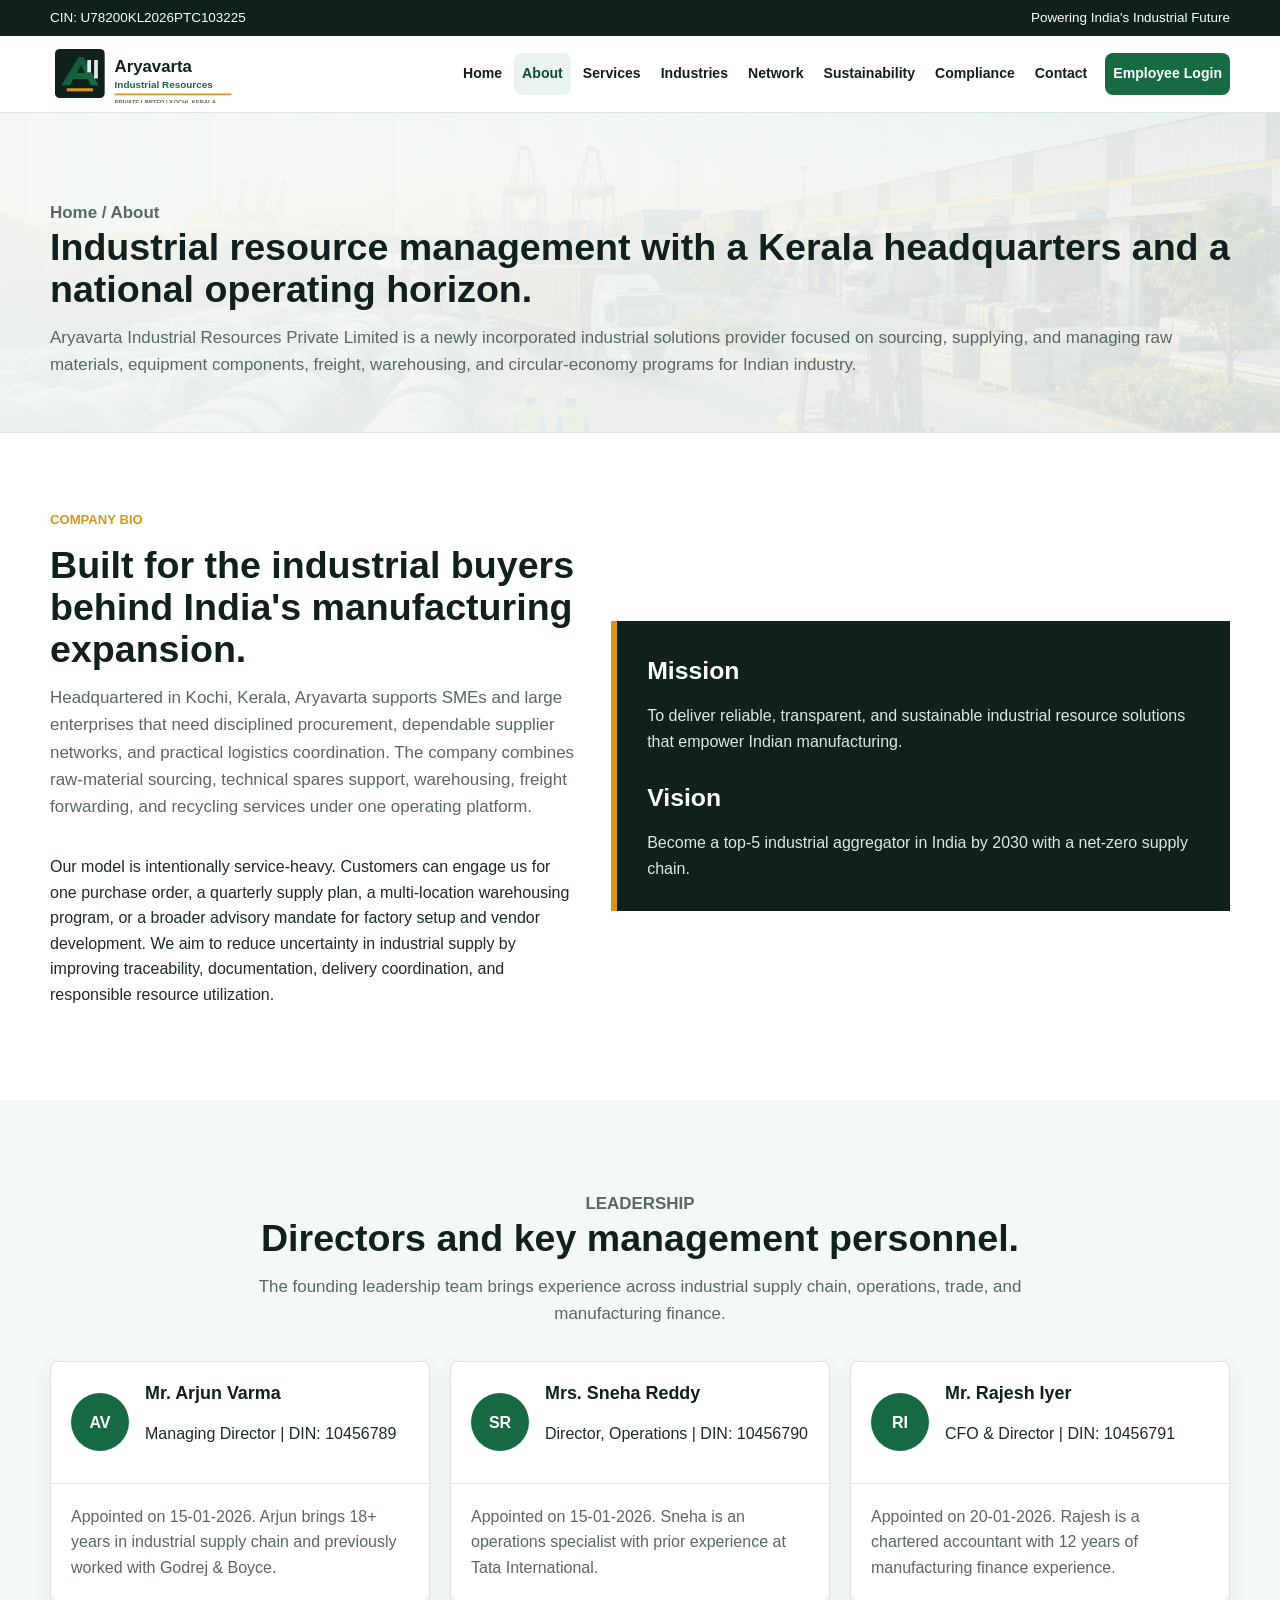
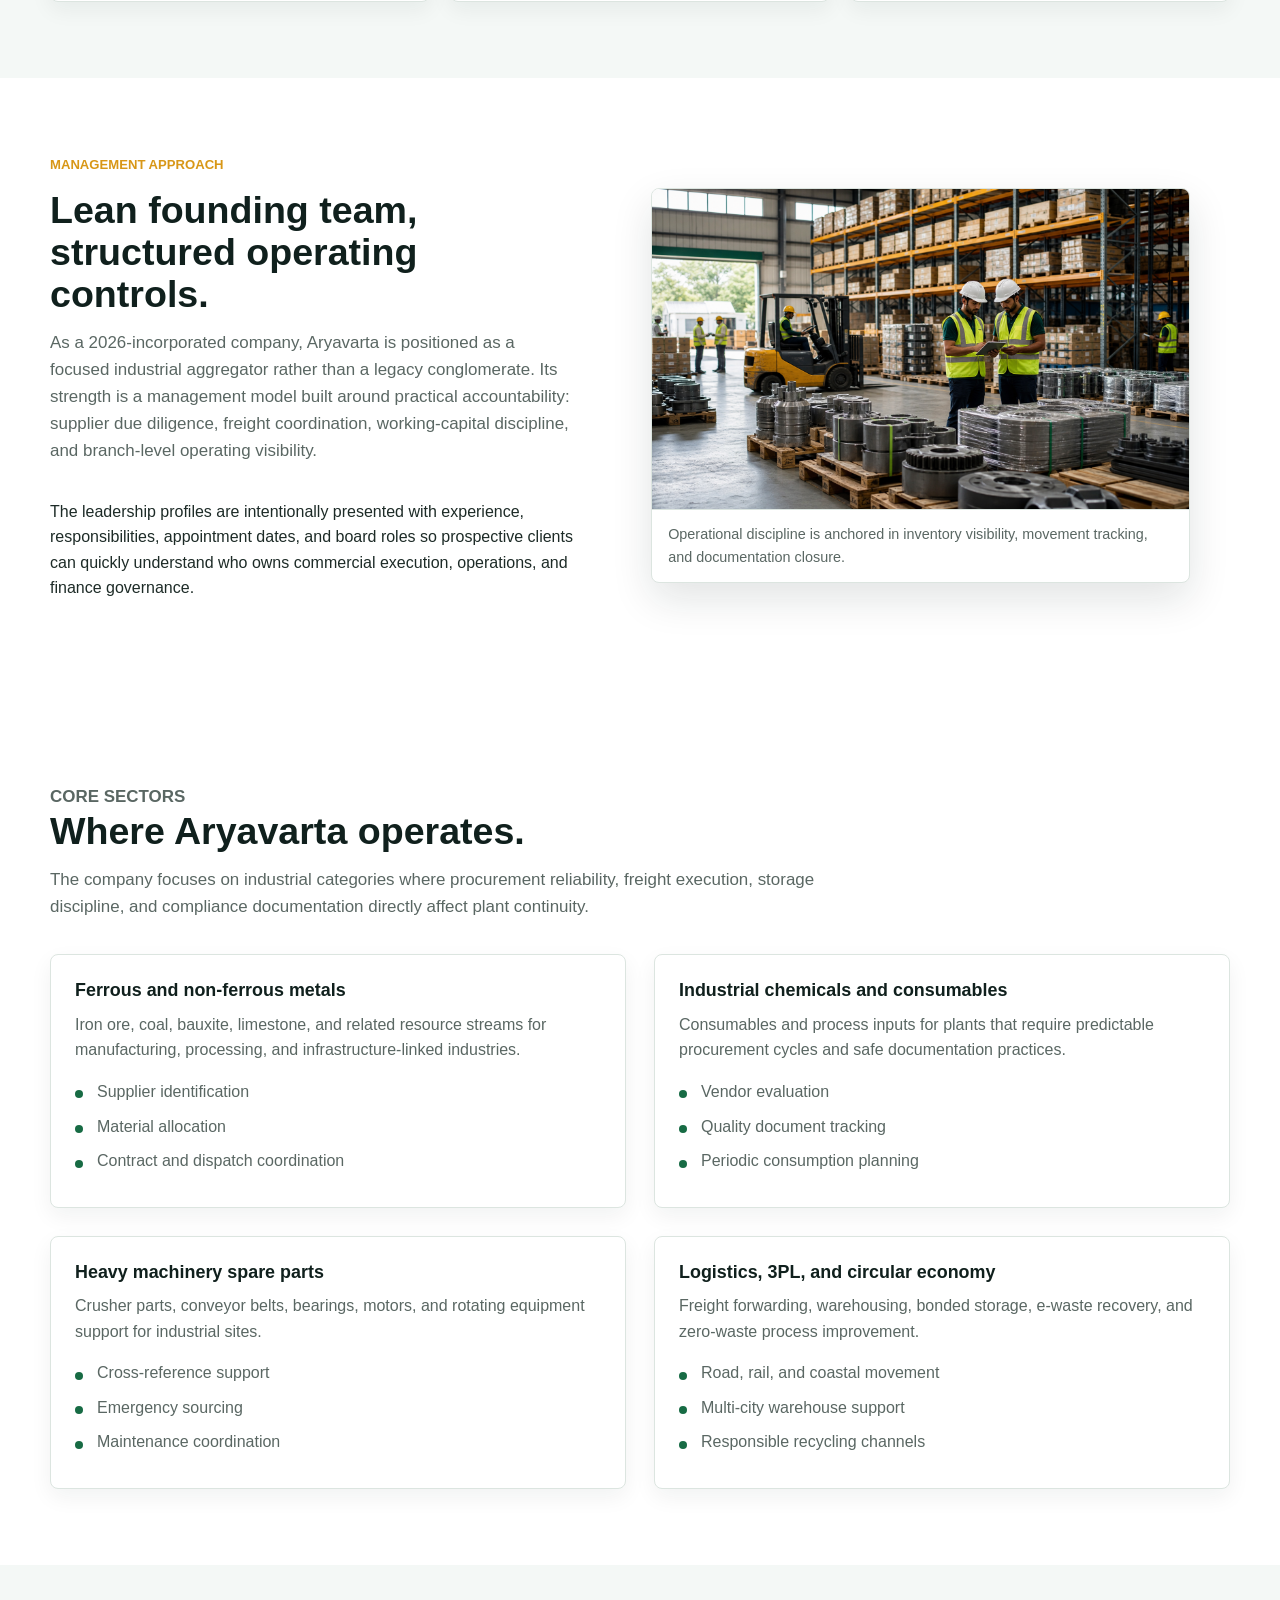
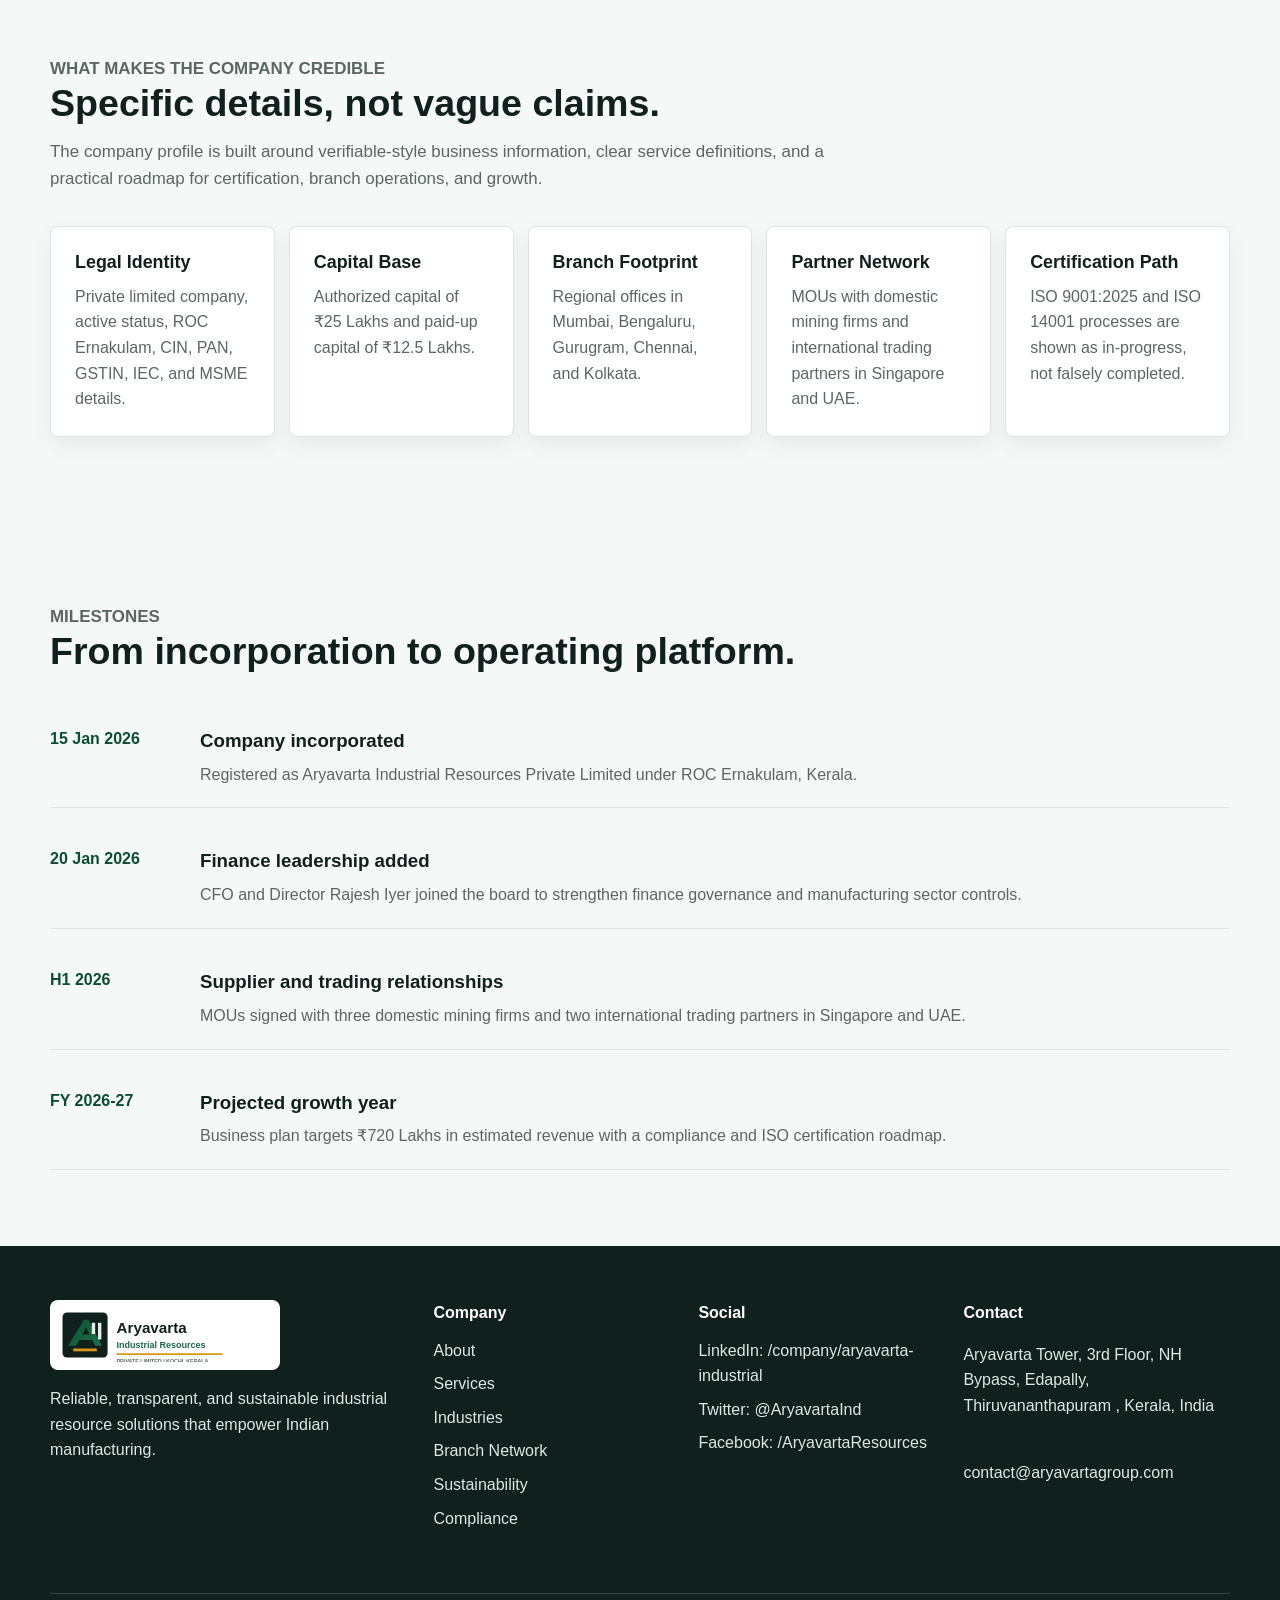
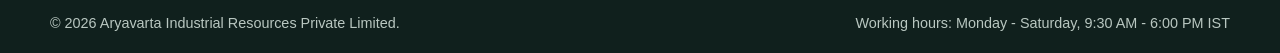
==== commit 5f2cc4cc: "Update about.html" ====
--- a/about.html
+++ b/about.html
@@ -162,7 +162,7 @@
       <div><img class="footer-logo" src="assets/images/logo.svg" alt="Aryavarta Industrial Resources"><p>Reliable, transparent, and sustainable industrial resource solutions that empower Indian manufacturing.</p></div>
       <div><h3>Company</h3><ul><li><a href="about.html">About</a></li><li><a href="services.html">Services</a></li><li><a href="industries.html">Industries</a></li><li><a href="network.html">Branch Network</a></li><li><a href="sustainability.html">Sustainability</a></li><li><a href="compliance.html">Compliance</a></li></ul></div>
       <div><h3>Social</h3><ul><li>LinkedIn: /company/aryavarta-industrial</li><li>Twitter: @AryavartaInd</li><li>Facebook: /AryavartaResources</li></ul></div>
-      <div><h3>Contact</h3><p>Aryavarta Tower, 3rd Floor, NH Bypass, Edapally, Kochi - 682024, Kerala, India</p><p>+91 484 412 9900<br>contact@aryavartaindustrial.com</p></div>
+      <div><h3>Contact</h3><p>Aryavarta Tower, 3rd Floor, NH Bypass, Edapally, Thiruvananthapuram , Kerala, India</p><p><br>contact@aryavartagroup.com</p></div>
     </div>
     <div class="wrap footer-bottom"><span>&copy; 2026 Aryavarta Industrial Resources Private Limited.</span><span>Working hours: Monday - Saturday, 9:30 AM - 6:00 PM IST</span></div>
   </footer>
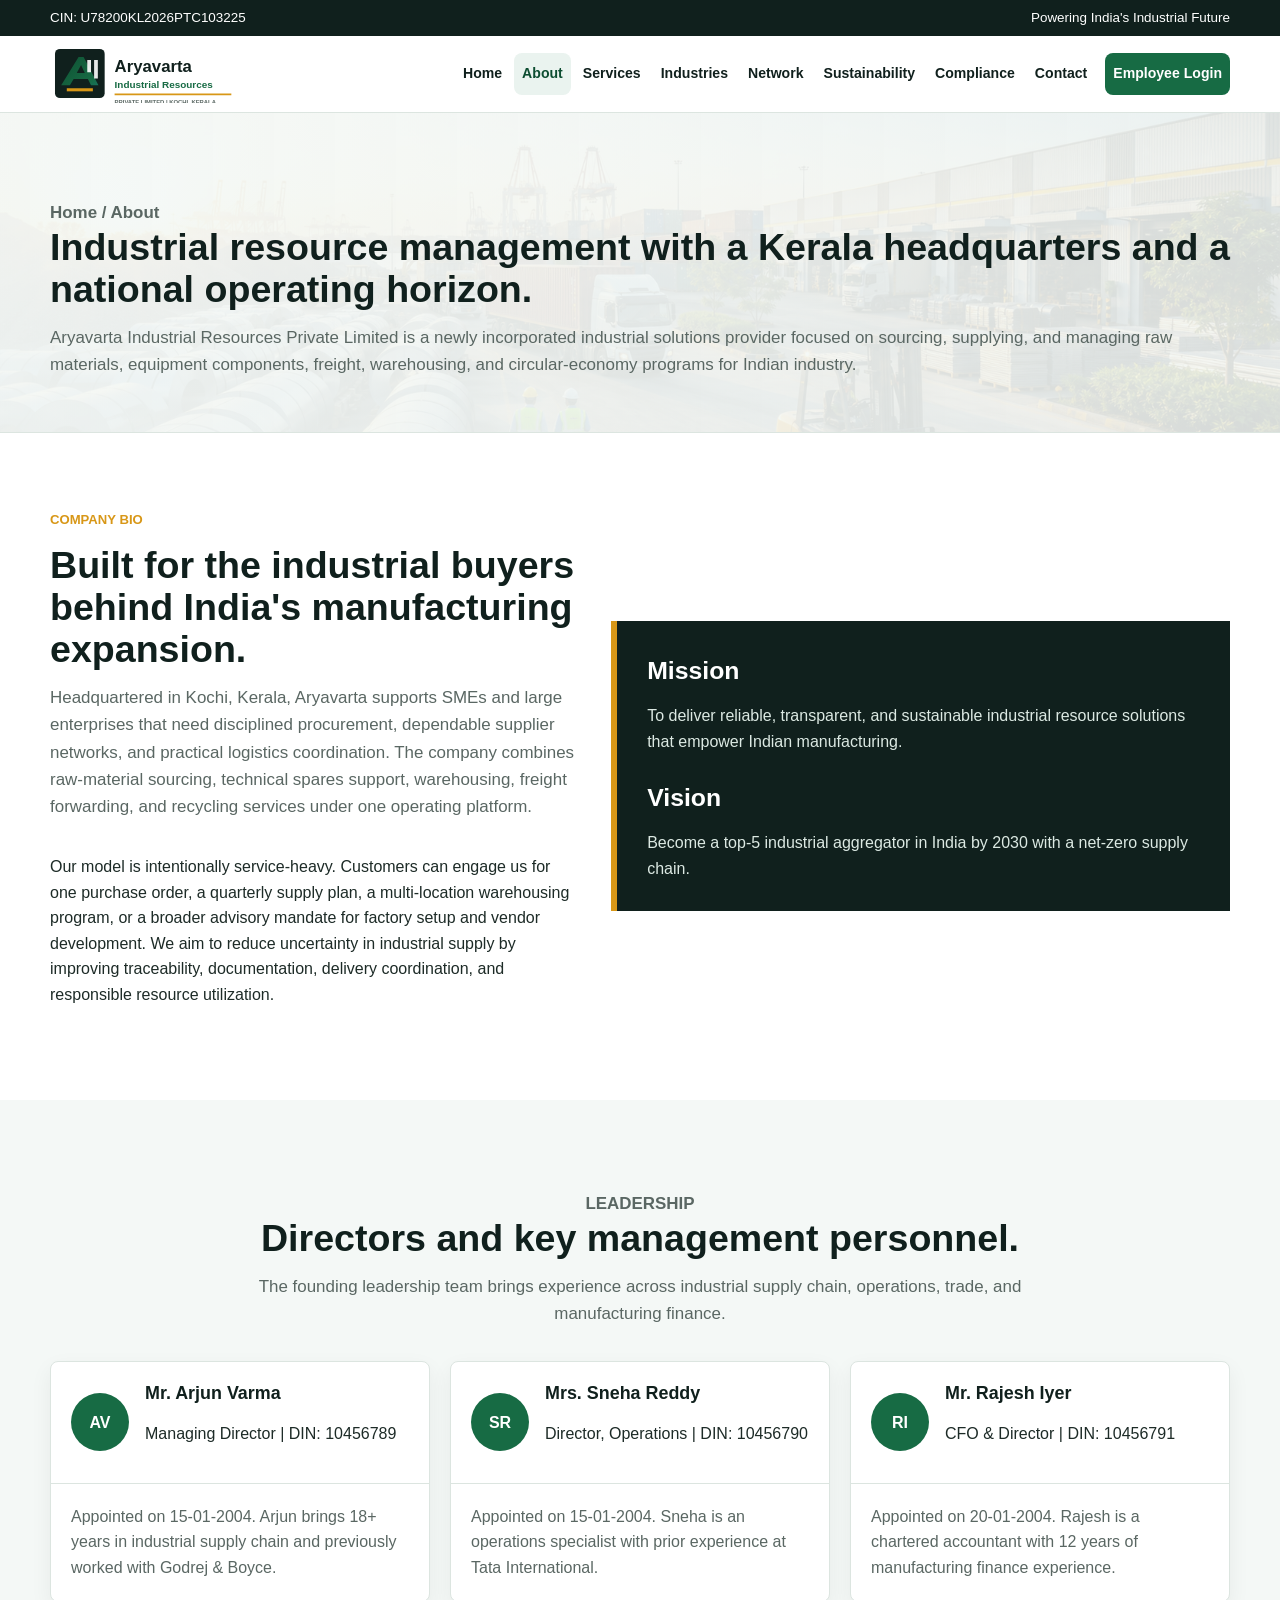
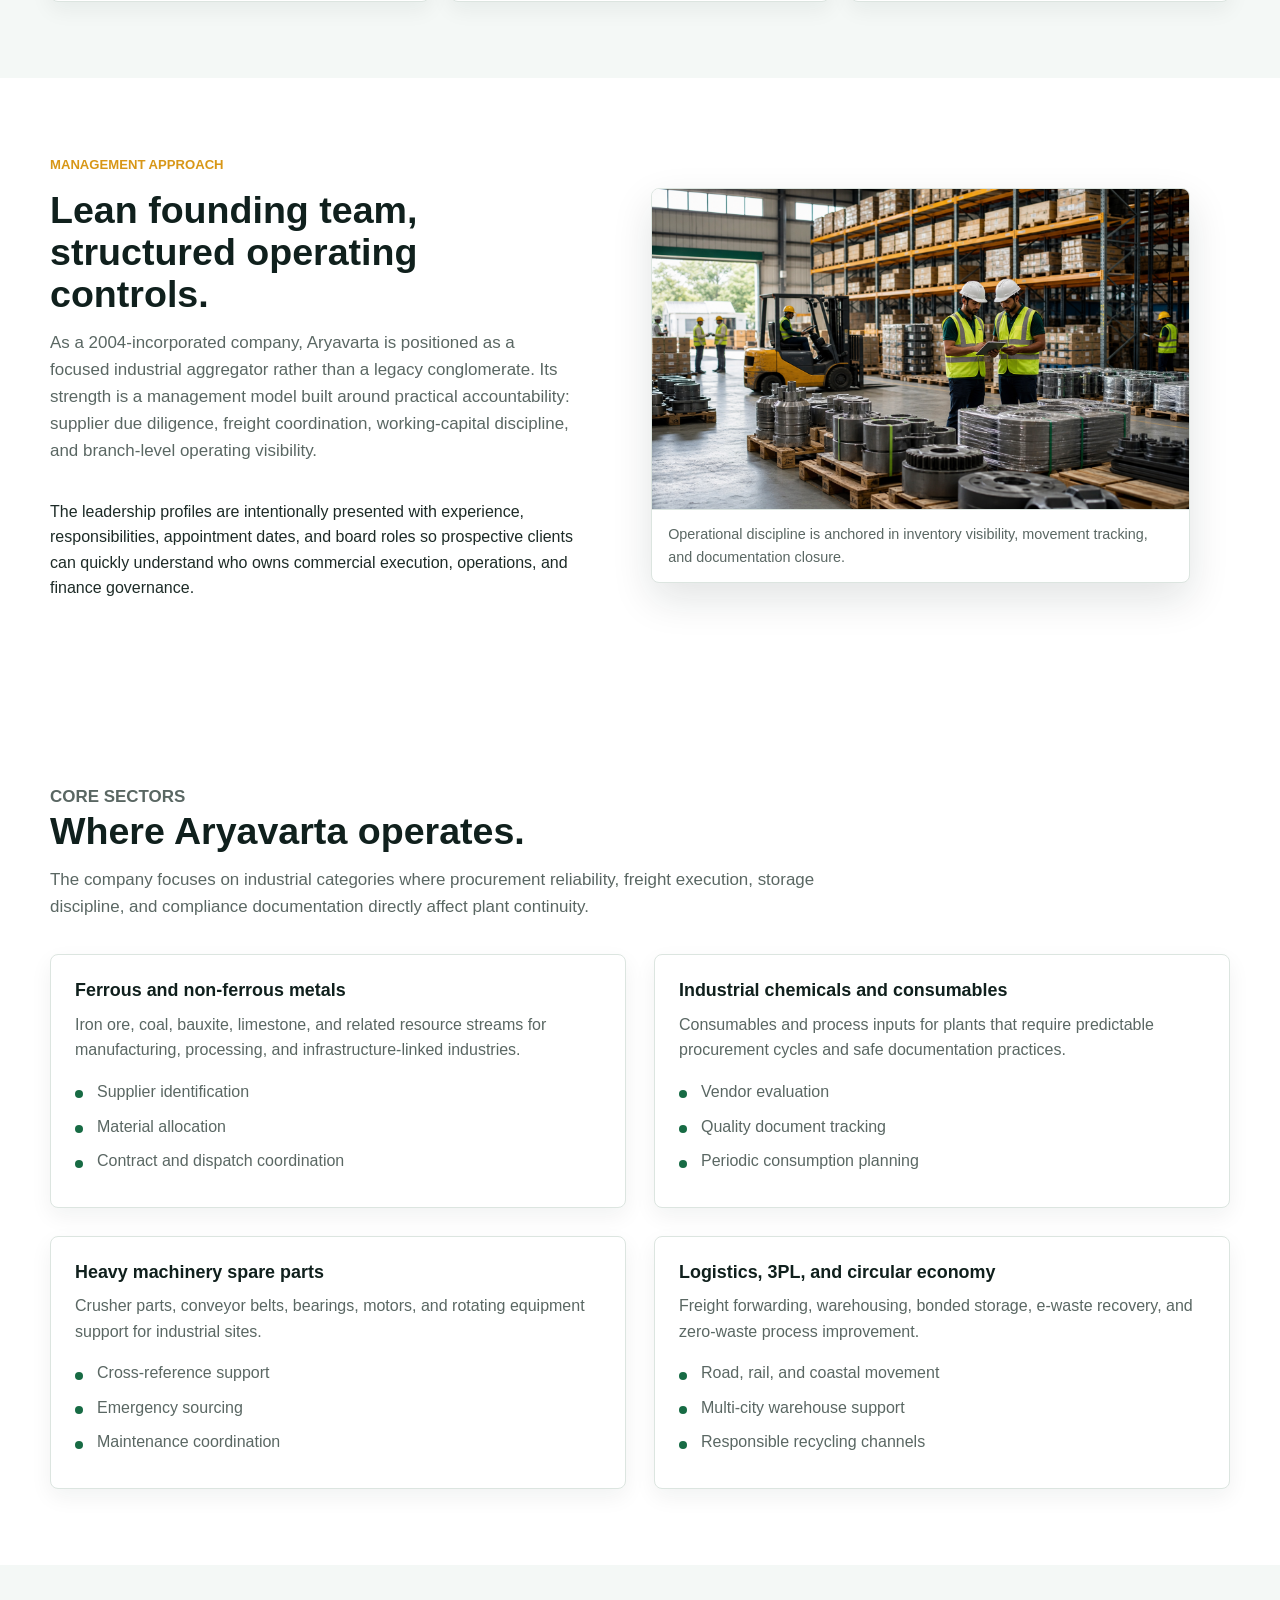
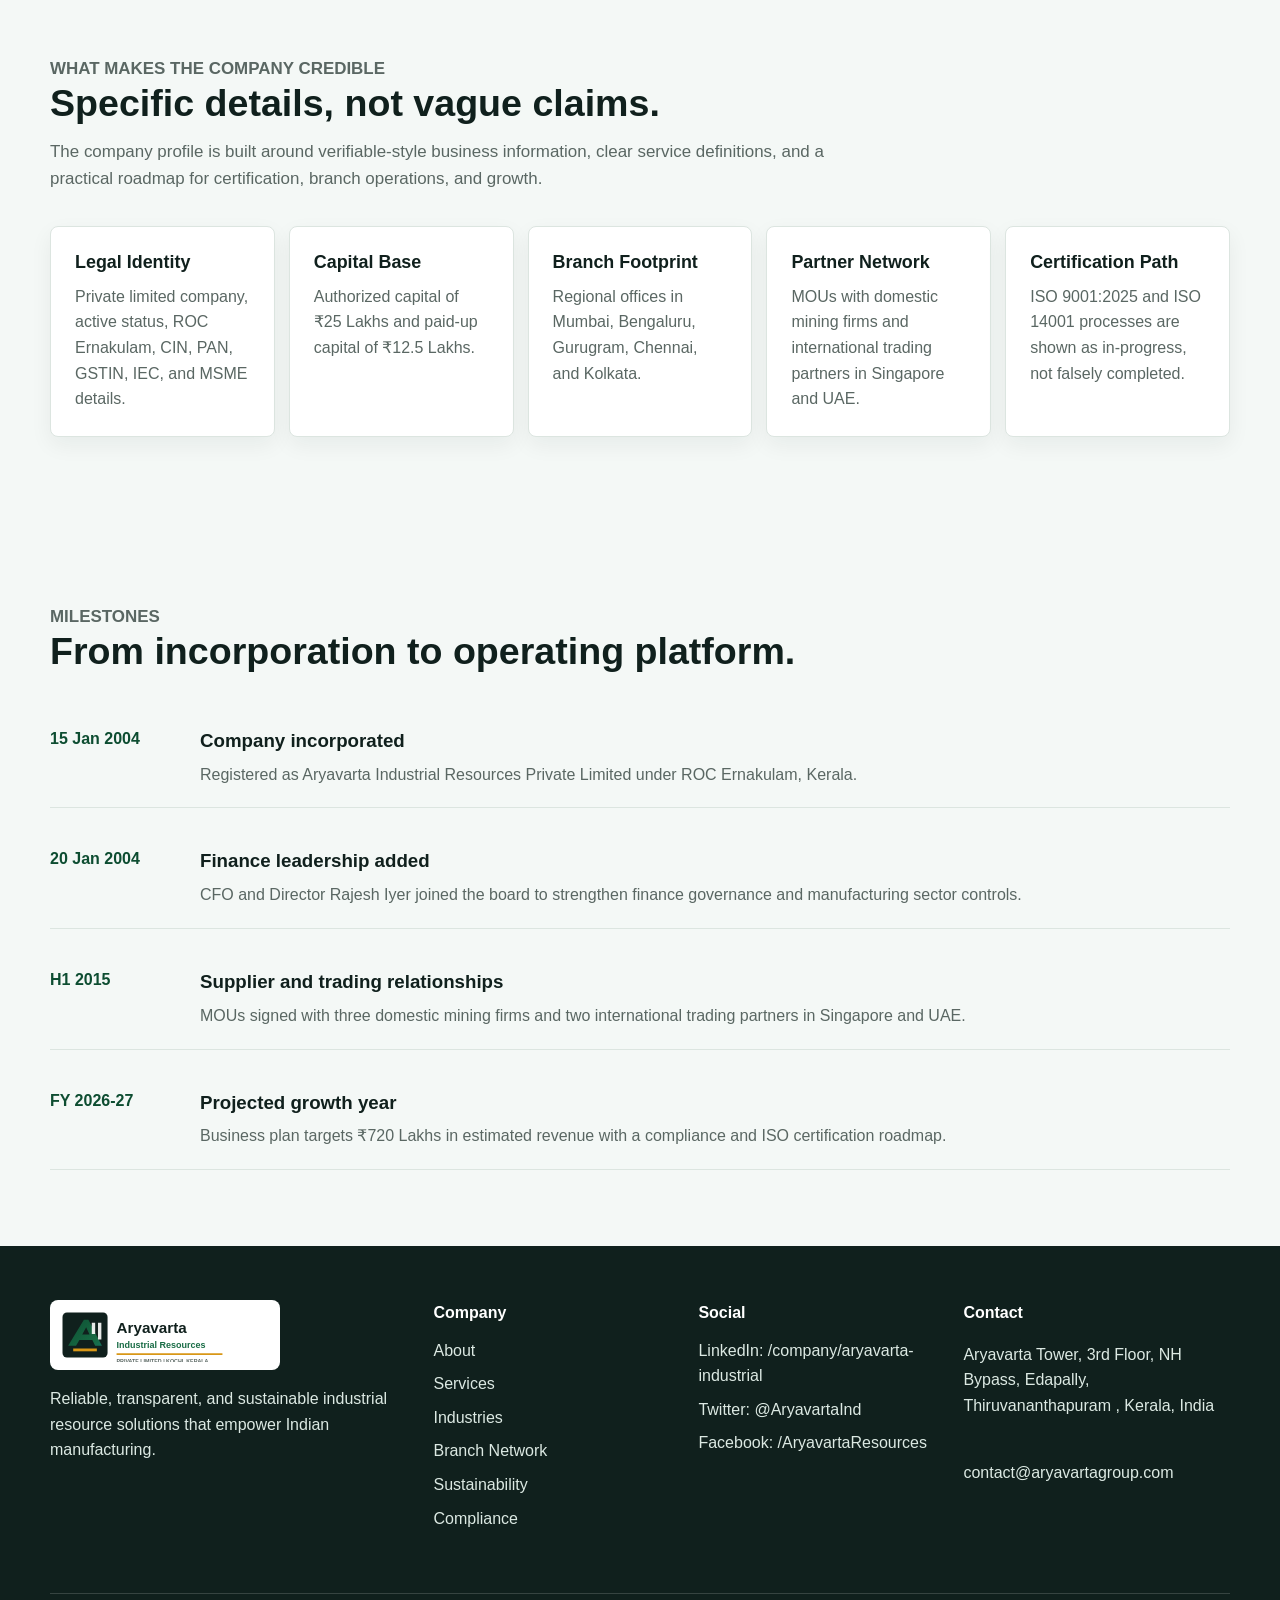
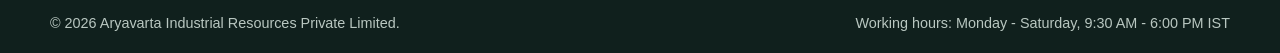
==== commit be04ca26: "Update about.html" ====
--- a/about.html
+++ b/about.html
@@ -61,15 +61,15 @@
         <div class="grid-3">
           <article class="leader-card">
             <div class="leader-top"><div class="avatar">AV</div><div><h3>Mr. Arjun Varma</h3><p>Managing Director | DIN: 10456789</p></div></div>
-            <div class="leader-body"><p>Appointed on 15-01-2026. Arjun brings 18+ years in industrial supply chain and previously worked with Godrej &amp; Boyce.</p></div>
+            <div class="leader-body"><p>Appointed on 15-01-2004. Arjun brings 18+ years in industrial supply chain and previously worked with Godrej &amp; Boyce.</p></div>
           </article>
           <article class="leader-card">
             <div class="leader-top"><div class="avatar">SR</div><div><h3>Mrs. Sneha Reddy</h3><p>Director, Operations | DIN: 10456790</p></div></div>
-            <div class="leader-body"><p>Appointed on 15-01-2026. Sneha is an operations specialist with prior experience at Tata International.</p></div>
+            <div class="leader-body"><p>Appointed on 15-01-2004. Sneha is an operations specialist with prior experience at Tata International.</p></div>
           </article>
           <article class="leader-card">
             <div class="leader-top"><div class="avatar">RI</div><div><h3>Mr. Rajesh Iyer</h3><p>CFO &amp; Director | DIN: 10456791</p></div></div>
-            <div class="leader-body"><p>Appointed on 20-01-2026. Rajesh is a chartered accountant with 12 years of manufacturing finance experience.</p></div>
+            <div class="leader-body"><p>Appointed on 20-01-2004. Rajesh is a chartered accountant with 12 years of manufacturing finance experience.</p></div>
           </article>
         </div>
       </div>
@@ -81,7 +81,7 @@
           <p class="eyebrow">Management approach</p>
           <div class="section-header">
             <h2>Lean founding team, structured operating controls.</h2>
-            <p>As a 2026-incorporated company, Aryavarta is positioned as a focused industrial aggregator rather than a legacy conglomerate. Its strength is a management model built around practical accountability: supplier due diligence, freight coordination, working-capital discipline, and branch-level operating visibility.</p>
+            <p>As a 2004-incorporated company, Aryavarta is positioned as a focused industrial aggregator rather than a legacy conglomerate. Its strength is a management model built around practical accountability: supplier due diligence, freight coordination, working-capital discipline, and branch-level operating visibility.</p>
           </div>
           <p>The leadership profiles are intentionally presented with experience, responsibilities, appointment dates, and board roles so prospective clients can quickly understand who owns commercial execution, operations, and finance governance.</p>
         </div>
@@ -148,9 +148,9 @@
           <h2>From incorporation to operating platform.</h2>
         </div>
         <div class="timeline">
-          <div class="timeline-item"><time>15 Jan 2026</time><div><h3>Company incorporated</h3><p>Registered as Aryavarta Industrial Resources Private Limited under ROC Ernakulam, Kerala.</p></div></div>
-          <div class="timeline-item"><time>20 Jan 2026</time><div><h3>Finance leadership added</h3><p>CFO and Director Rajesh Iyer joined the board to strengthen finance governance and manufacturing sector controls.</p></div></div>
-          <div class="timeline-item"><time>H1 2026</time><div><h3>Supplier and trading relationships</h3><p>MOUs signed with three domestic mining firms and two international trading partners in Singapore and UAE.</p></div></div>
+          <div class="timeline-item"><time>15 Jan 2004</time><div><h3>Company incorporated</h3><p>Registered as Aryavarta Industrial Resources Private Limited under ROC Ernakulam, Kerala.</p></div></div>
+          <div class="timeline-item"><time>20 Jan 2004</time><div><h3>Finance leadership added</h3><p>CFO and Director Rajesh Iyer joined the board to strengthen finance governance and manufacturing sector controls.</p></div></div>
+          <div class="timeline-item"><time>H1 2015</time><div><h3>Supplier and trading relationships</h3><p>MOUs signed with three domestic mining firms and two international trading partners in Singapore and UAE.</p></div></div>
           <div class="timeline-item"><time>FY 2026-27</time><div><h3>Projected growth year</h3><p>Business plan targets &#8377;720 Lakhs in estimated revenue with a compliance and ISO certification roadmap.</p></div></div>
         </div>
       </div>
